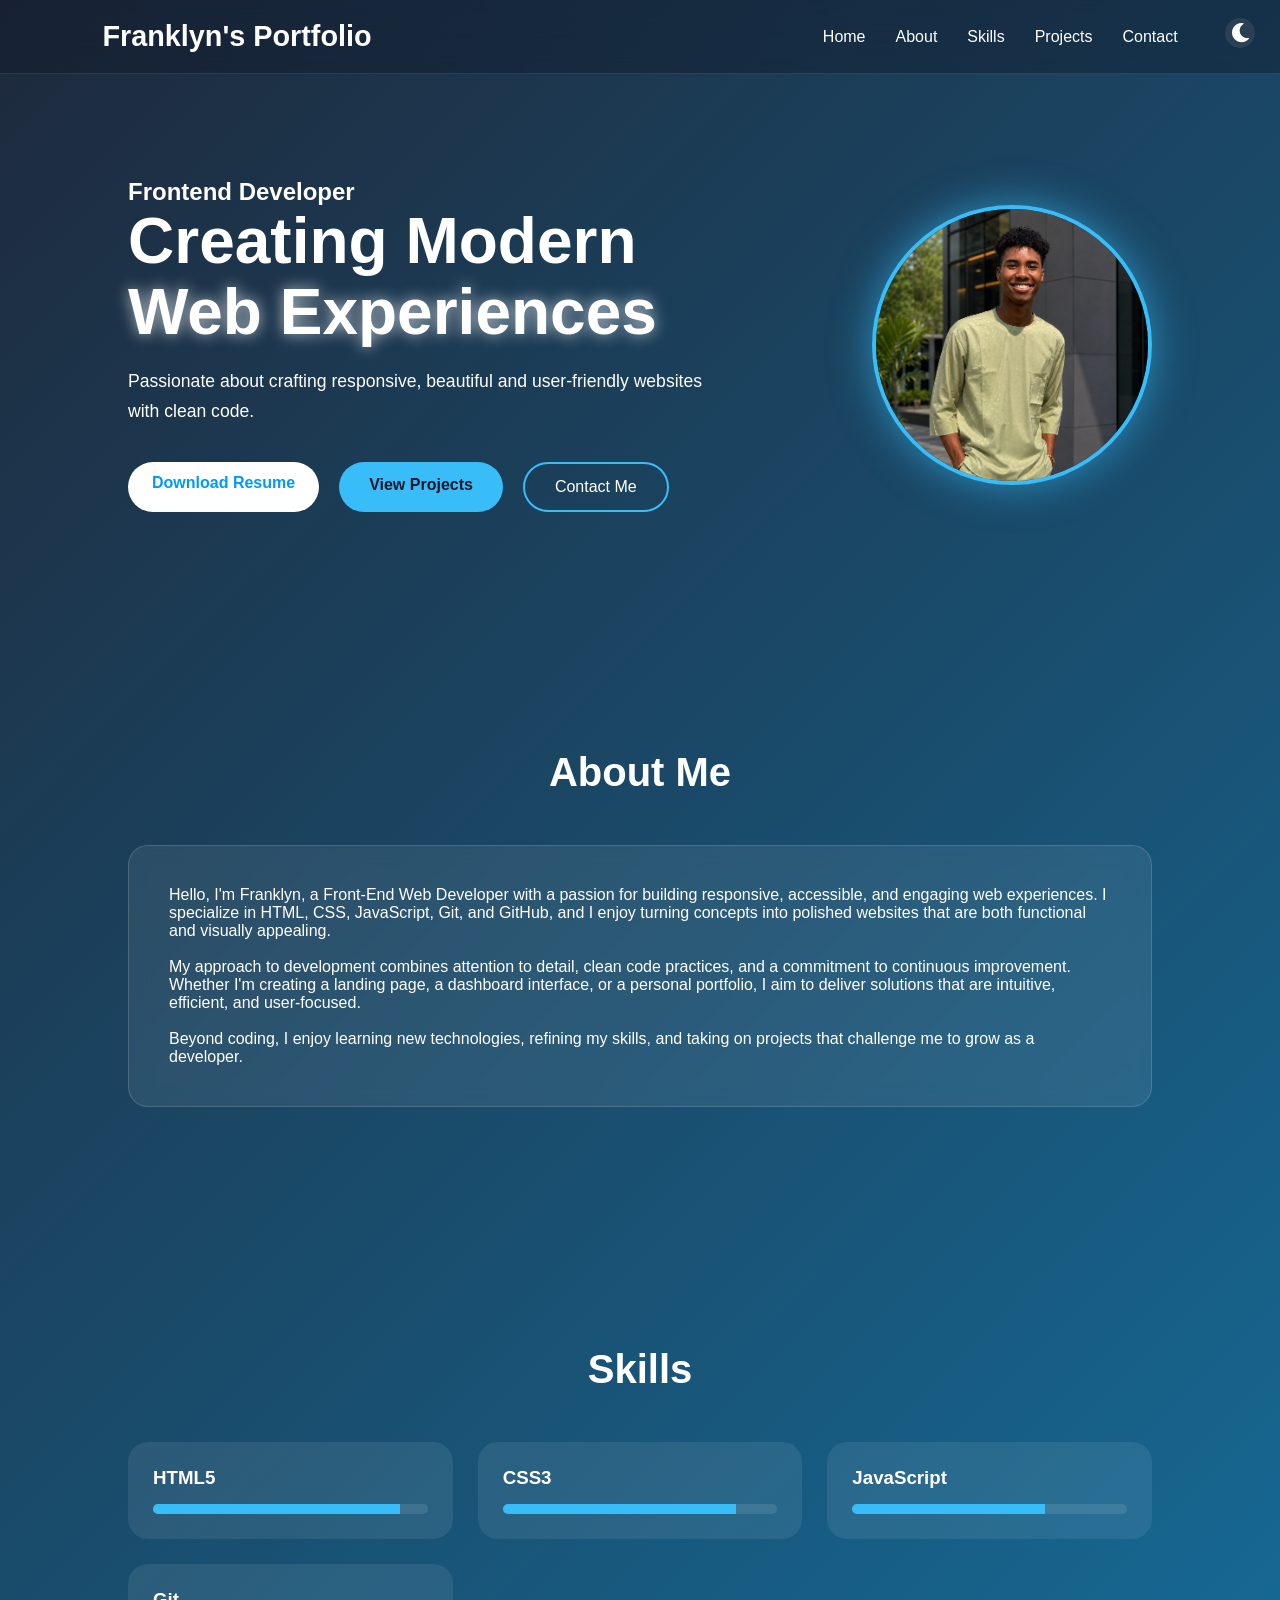
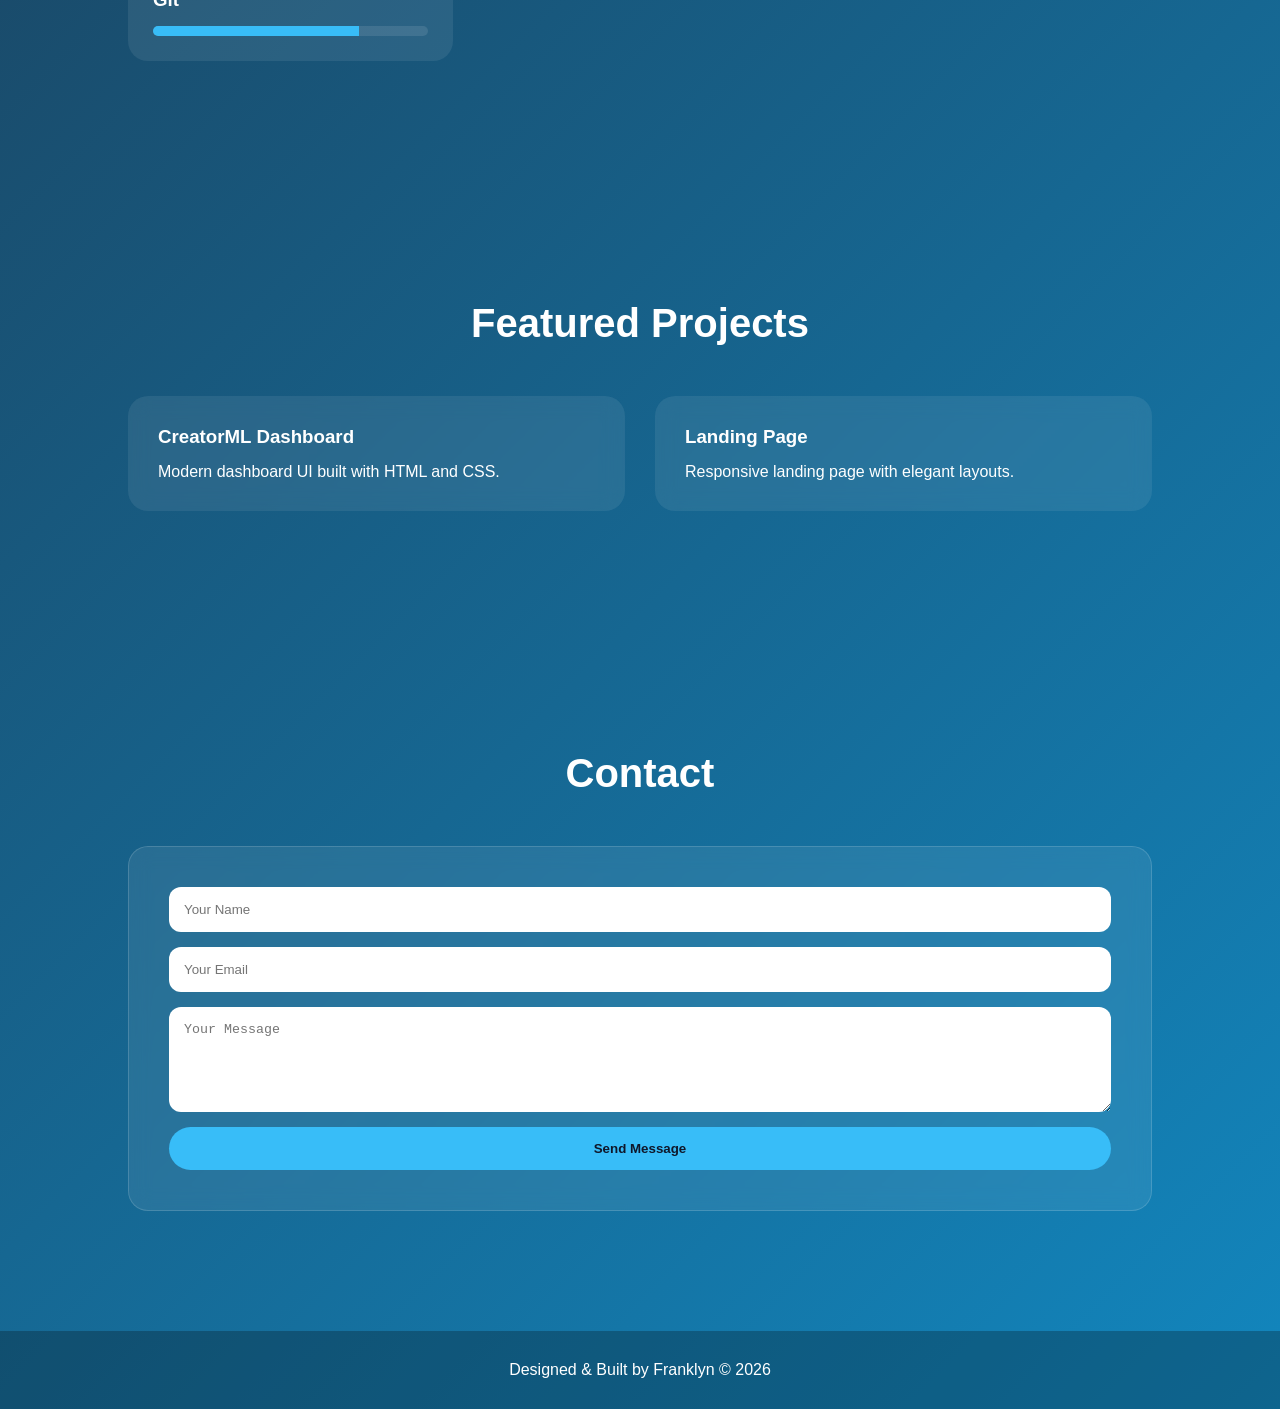
==== index.html @ b8601516 "Add files via upload" ====
<!DOCTYPE html>
<html lang="en">
<head>
    <meta charset="UTF-8">
    <meta name="viewport" content="width=device-width, initial-scale=1.0">
    <title>Franklyn | Portfolio</title>

    <link rel="stylesheet" href="https://cdnjs.cloudflare.com/ajax/libs/font-awesome/5.15.4/css/all.min.css">
    <link rel="stylesheet" href="styles.css">
</head>
<body>

    <header>
        <nav class="navbar">
            <h2 class="logo">Franklyn's Portfolio</h2>

            <ul class="nav-links">
                <li><a href="#hero">Home</a></li>
                <li><a href="#about">About</a></li>
                <li><a href="#skills">Skills</a></li>
                <li><a href="#projects">Projects</a></li>
                <li><a href="#contact">Contact</a></li>
            </ul>

            <button id="theme-toggle" class="theme-btn">
            <i class="fas fa-moon"></i>
            </button>
        </nav>
    </header>

    <section id="hero" class="hero">

        <div class="hero-content">
            <h2>Frontend Developer</h2>

            <h1>
                Creating Modern <span>Web Experiences</span>
            </h1>

            <p class="hero-text">
                Passionate about crafting responsive, beautiful and
                user-friendly websites with clean code.
            </p>

            <div class="hero-buttons">
                <a href="Files/Franklyn_Resume.pdf" class="btn resume-btn" download>Download Resume</a>
                <a href="#projects" class="btn primary">View Projects</a>
                <a href="#contact" class="btn secondary">Contact Me</a>
            </div>
        </div>

        <div class="hero-image">
            <img src="profile.png" alt="Franklyn">
        </div>
    </section>

    <section id="about" class="section">
        <h2>About Me</h2>

        <div class="card">
            <p>
                Hello, I'm Franklyn, a Front-End Web Developer with a passion for building responsive, accessible, and engaging web experiences. I specialize in HTML, CSS, JavaScript, Git, and GitHub, and I enjoy turning concepts into polished websites that are both functional and visually appealing.
            </p>
      
            <br>

            <p>
                My approach to development combines attention to detail, clean code practices, and a commitment to continuous improvement. Whether I'm creating a landing page, a dashboard interface, or a personal portfolio, I aim to deliver solutions that are intuitive, efficient, and user-focused.
            </p>
                
            <br>

            <p>
                Beyond coding, I enjoy learning new technologies, refining my skills, and taking on projects that challenge me to grow as a developer.
            </p>
        </div>
    </section>

    <section id="skills" class="section">
        <h2>Skills</h2>

        <div class="skills-grid">
            <div class="skill-card">
                <h3>HTML5</h3>
                <div class="progress">
                    <div class="bar html"></div>
                </div>
            </div>

            <div class="skill-card">
                <h3>CSS3</h3>
                <div class="progress">
                    <div class="bar css"></div>
                </div>
            </div>

            <div class="skill-card">
                <h3>JavaScript</h3>
                <div class="progress">
                    <div class="bar js"></div>
                </div>
            </div>

            <div class="skill-card">
                <h3>Git</h3>
                <div class="progress">
                    <div class="bar git"></div>
                </div>
            </div>
        </div>
    </section>

    <section id="projects" class="section">
        <h2>Featured Projects</h2>

        <div class="projects-grid">

            <div class="project-card">
                <h3>CreatorML Dashboard</h3>
                <p>
                    Modern dashboard UI built with HTML and CSS.
                </p>
            </div>

            <a href="Projects/layout.html" target="_blank" class="project-link" >
                <div class="project-card">
                    <h3>Landing Page</h3>
                    <p>Responsive landing page with elegant layouts.</p>
                </div>
            </a>

        </div>
    </section>

    <section id="contact" class="section">
        <h2>Contact</h2>

        <div class="card">
            <form action="https://formsubmit.co/franklynokoronkwo104@gmail.com" method="POST">
                <input type="text" name="name" placeholder="Your Name" required>
                <input type="email" name="email" placeholder="Your Email" required>
                <textarea rows="5" name="message" row="5" placeholder="Your Message" required></textarea>
                <button type="submit" class="btn primary">
                    Send Message
                </button>
                <input type="hidden" name="_captcha" value="false">
                <input type="hidden" name="_next" value="https://fizzmedia.github.io/Franklyns-portfolio/">
            </form>
        </div>
    </section>

    <footer>
        <p>Designed & Built by Franklyn © 2026</p>
    </footer>
    
    <script>

    const button = document.getElementById("theme-toggle");

    button.addEventListener("click", () => {
        document.body.classList.toggle("dark-mode");
    });

    </script>

</body>
</html>
---- styles.css ----
*{
    margin:0;
    padding:0;
    box-sizing:border-box;
}

html{
    scroll-behavior:smooth;
}

body{
    font-family:Segoe UI, sans-serif;
    color:white;
    overflow-x: hidden;
    background:linear-gradient(
        -45deg,
        #0f172a,
        #1e293b,
        #0ea5e9,
        #1e293b
    );
    background-size:400% 400%;
    animation:gradientMove 15s ease infinite;
}

@keyframes gradientMove{
    0%{
        background-position:0% 50%;
    }

    50%{
        background-position:100% 50%;
    }

    100%{
        background-position:0% 50%;
    }
}

.navbar{
    position:fixed;
    width:100%;
    top:0;
    z-index:100;
    display:flex;
    justify-content:space-between;
    align-items:center;
    padding:20px 8%;
    backdrop-filter:blur(20px);
    background:rgba(15,23,42,.4);
    border-bottom: 1px solid rgba(255, 255, 255, .1);
}

.logo{
    font-size:1.8rem;
    font-weight:bold;
}

.nav-links{
    display:flex;
    align-items: center;
    list-style:none;
    gap:30px;
}

.nav-links a{
    text-decoration:none;
    color:white;
    transition:.3s;
}

.nav-links a:hover{
    color:#38bdf8;
}

.hero{
    min-height:70vh;
    display:flex;
    justify-content:space-between;
    align-items:center;
    gap: 4rem;
    padding: 120px 10% 60px;
}

.hero-content{
    flex: 1;
    max-width:600px;
    animation:fadeUp 1.2s ease;
}

.tag{
    color:#38bdf8;
    letter-spacing:2px;
    text-transform:uppercase;
    margin-bottom:10px;
}

.hero h1{
    font-size: clamp(2.5rem, 5vw, 4.5rem);
    margin-bottom:20px;
    line-height: 1.1;
}

.hero h1 span{
    color:#ffffff;
    text-shadow: 0 0 15px rgba(255, 255, 255, 0.7);
}

.hero-text{
    font-size:1.1rem;
    line-height:1.7;
    margin-top: 10px;
}

.hero-buttons{
    margin-top:35px;
    display:flex;
    gap:20px;
}

.btn{
    padding:14px 30px;
    border-radius:30px;
    text-decoration:none;
    transition:.4s;
    cursor:pointer;
    border:none;
}

.primary{
    background:#38bdf8;
    color:#0f172a;
    font-weight:bold;
}

.primary:hover{
    transform:translateY(-5px);
    box-shadow:0 0 25px #38bdf8;
}

.secondary{
    border:2px solid #38bdf8;
    color:white;
}

.secondary:hover{
    background:#38bdf8;
    color:#0f172a;
}

.section{
    padding:120px 10%;
}

.section h2{
    text-align:center;
    font-size:2.5rem;
    margin-bottom:50px;
}

.hero-image{
    flex-shrink: 0;
    display: flex;
    justify-content: center;
    align-items: center;
}

.hero-image img{
    width: min(280px, 30vw);
    aspect-ratio: 1;
    object-fit: cover;
    border-radius: 50%;
    border: 4px solid #38bdf8;
    box-shadow: 0 0 40px rgba(56, 189, 248, .6);
    animation: float 4s ease-in-out infinite;
}

@keyframes float{
    0%{
        transform:translateY(0);
    }
    50%{
        transform:translateY(-15px)
    }
    100%{
        transform:translateY(0)
    }
}

.card{
    background:rgba(255,255,255,.08);
    backdrop-filter:blur(10px);
    padding:40px;
    border-radius:20px;
    border:1px solid rgba(255,255,255,.15);
}

.skills-grid{
    display:grid;
    grid-template-columns:repeat(auto-fit,minmax(250px,1fr));
    gap:25px;
}

.skill-card{
    background:rgba(255,255,255,.08);
    padding:25px;
    border-radius:20px;
    transition:.4s;
}

.skill-card:hover{
    transform:translateY(-10px);
}

.progress{
    width:100%;
    height:10px;
    background:rgba(255,255,255,.1);
    margin-top:15px;
    border-radius:20px;
    overflow:hidden;
}

.bar{
    height:100%;
    background:#38bdf8;
    animation:load 2s ease;
}

.html{
    width:90%;
}

.css{
    width:85%;
}

.js{
    width:70%;
}

.git{
    width:75%;
}

.projects-grid{
    display:grid;
    grid-template-columns:repeat(auto-fit,minmax(280px,1fr));
    gap:30px;
}

.project-card{
    background:rgba(255,255,255,.08);
    backdrop-filter:blur(10px);
    padding:30px;
    border-radius:20px;
    transition:.4s;
    text-decoration:none;
}

.project-card:hover {
    transform:translateY(-12px);
    background: white;
    color: #0f172a;
    box-shadow: 0 0 25px rgba(56, 189, 248, 0.8);
}

.project-link {
    text-decoration: none;
    color: white;
}

.project-card h3{
    margin-bottom:15px;
}

form{
    display:flex;
    flex-direction:column;
    gap:15px;
}

input,
textarea{
    padding:15px;
    border:none;
    border-radius:12px;
    outline:none;
}

footer{
    text-align:center;
    padding:30px;
    background:rgba(0,0,0,.25);
}

@keyframes fadeUp{
    from{
        opacity:0;
        transform:translateY(50px);
    }

    to{
        opacity:1;
        transform:translateY(0);
    }
}

@keyframes load{
    from{
        width:0;
    }
}

@media(max-width:768px){

    .navbar{
        flex-direction:column;
        gap:15px;
    }

    .nav-links{
        flex-wrap:wrap;
        justify-content:center;
    }

    .hero{
        flex-direction: column-reverse;
        text-align: center;
        padding: 140px 8% 60px;
        gap: 2rem;
    }

    .hero h1{
        font-size:2.5rem;
    }

    .hero-buttons{
        flex-direction:column;
        align-items:center;
    }

    .hero-image img{
        width: 200px;
    }
}

.resume-btn {
    display: inline-block;
    padding: 12px 24px;
    background: #ffffff;
    color: #0099ff;
    border-radius: 30px;
    text-decoration: none;
    font-weight: bold;
    transition: 0.3s;
}

.resume-btn:hover {
    transform: translateY(-3px);
}

.theme-btn {
    position: fixed;
    bottom: 25px;
    right: 25px;
    width: 30px;
    height: 30px;
    border: none;
    border-radius: 50px;
    background: rgba(255,255,255,0.1);
    backdrop-filter: blur(10px);
    color: white;
    font-size: 1.2rem;
    cursor: pointer;
    transition: all 0.3s ease;

    display: flex;
    justify-content: center;
    align-items: center;
}

.theme-btn:hover {
    transform: translateY(-3px);
    background: rgba(255,255,255,0.2);
}

.dark-mode {
    background: #111;
    color: white;
}

.dark-mode .card,
.dark-mode .project-card {
    background: #222;
}
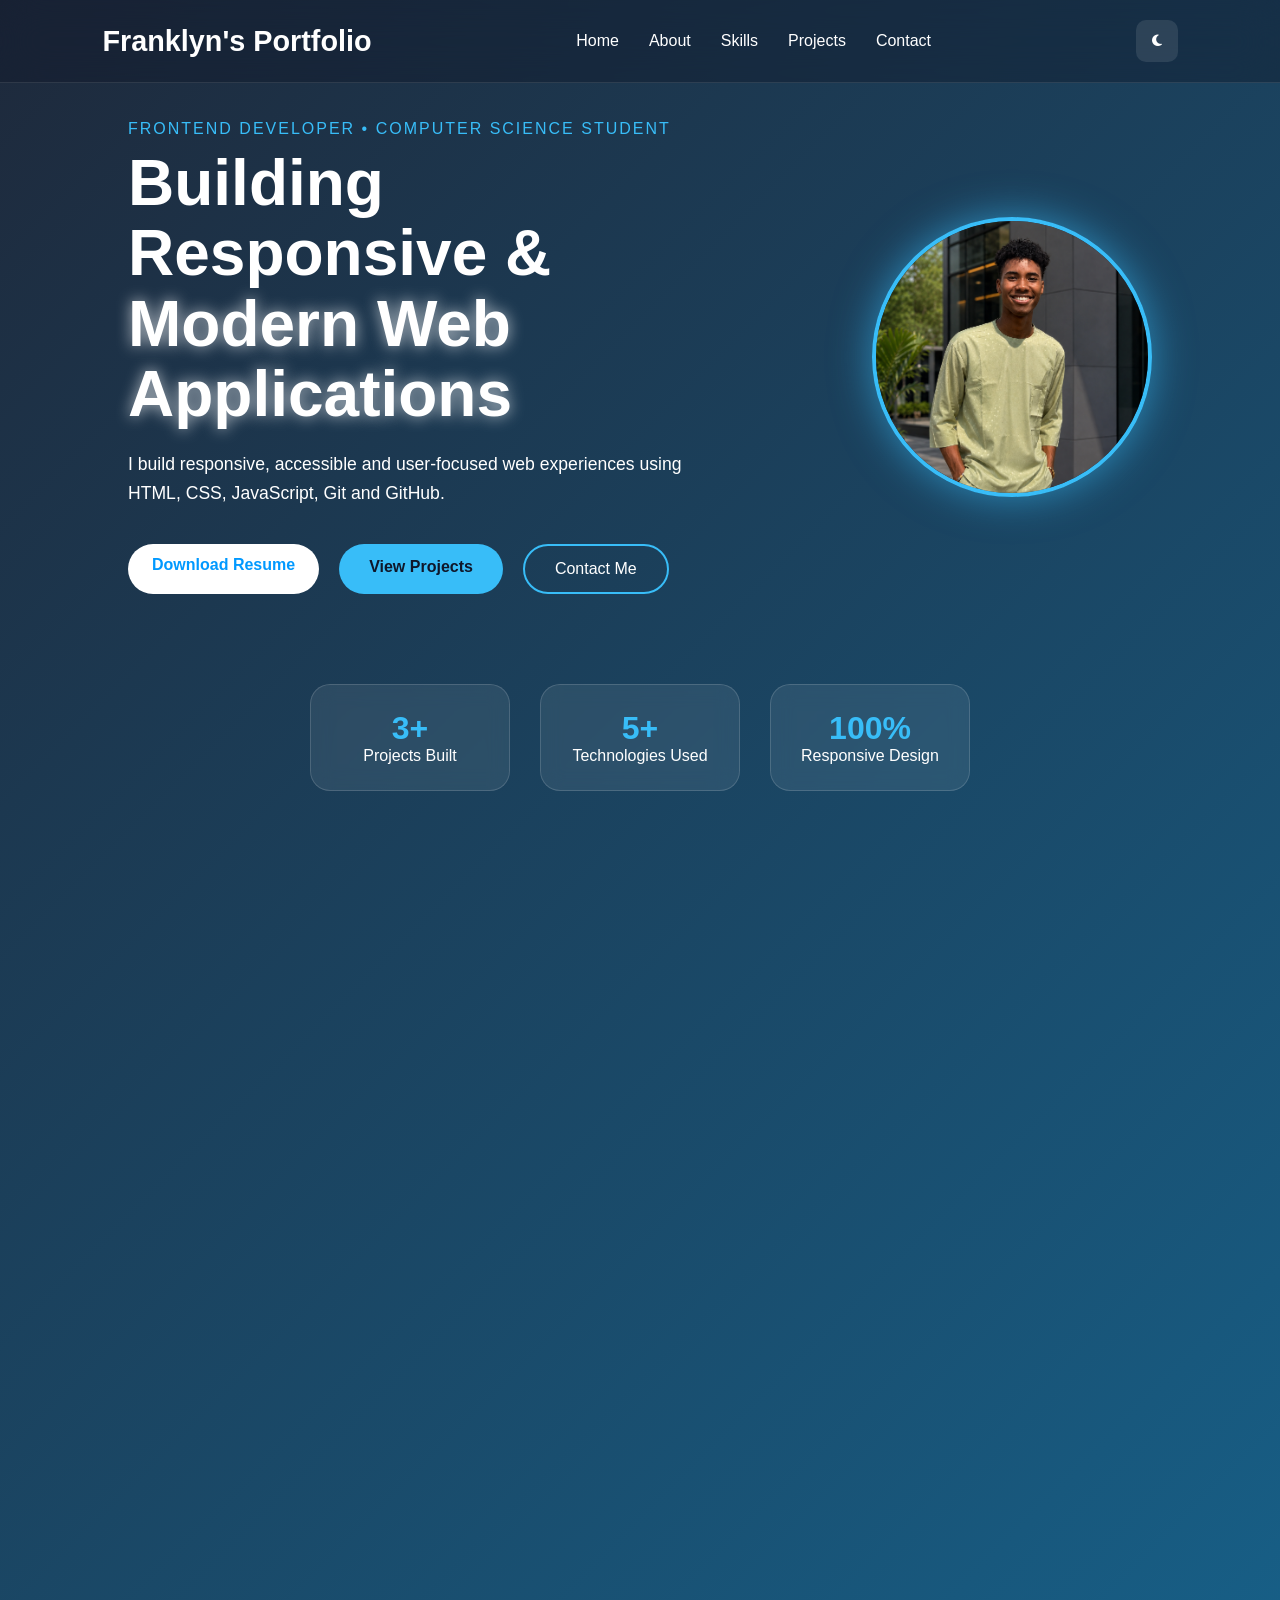
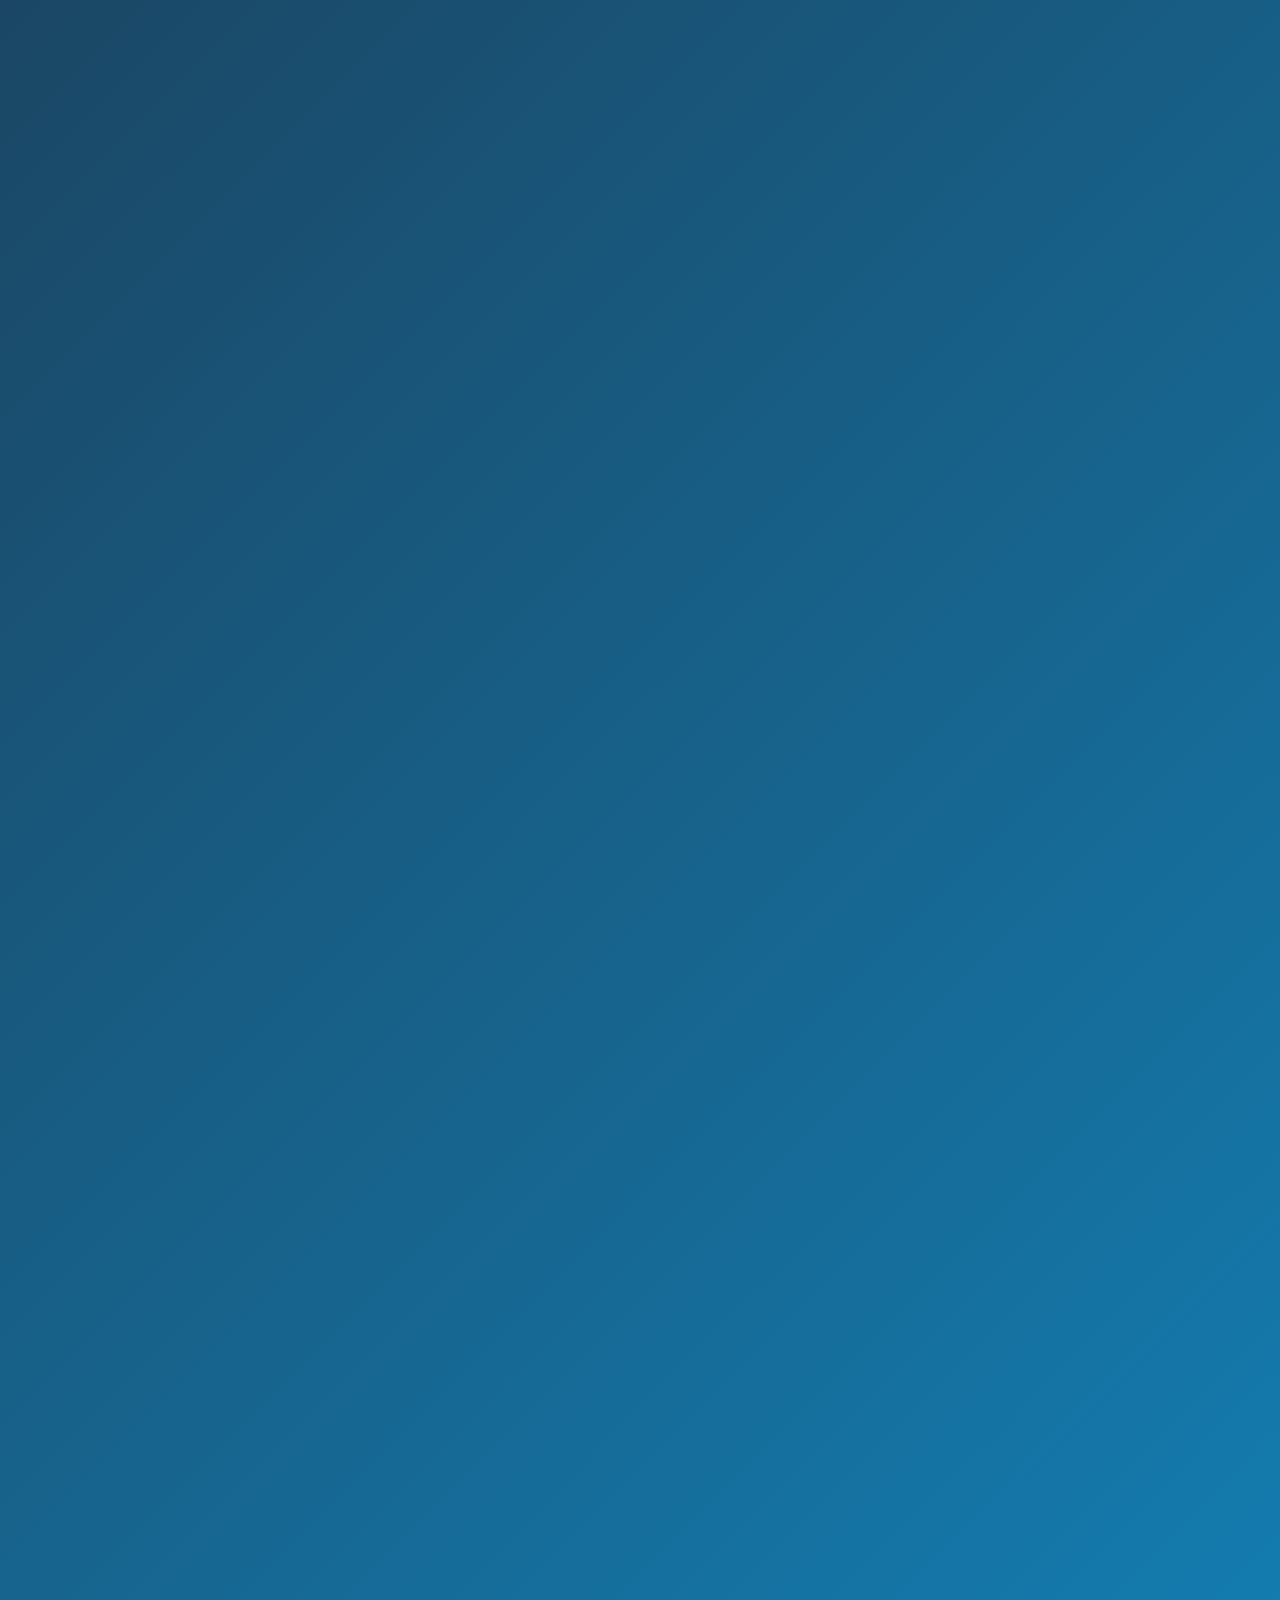
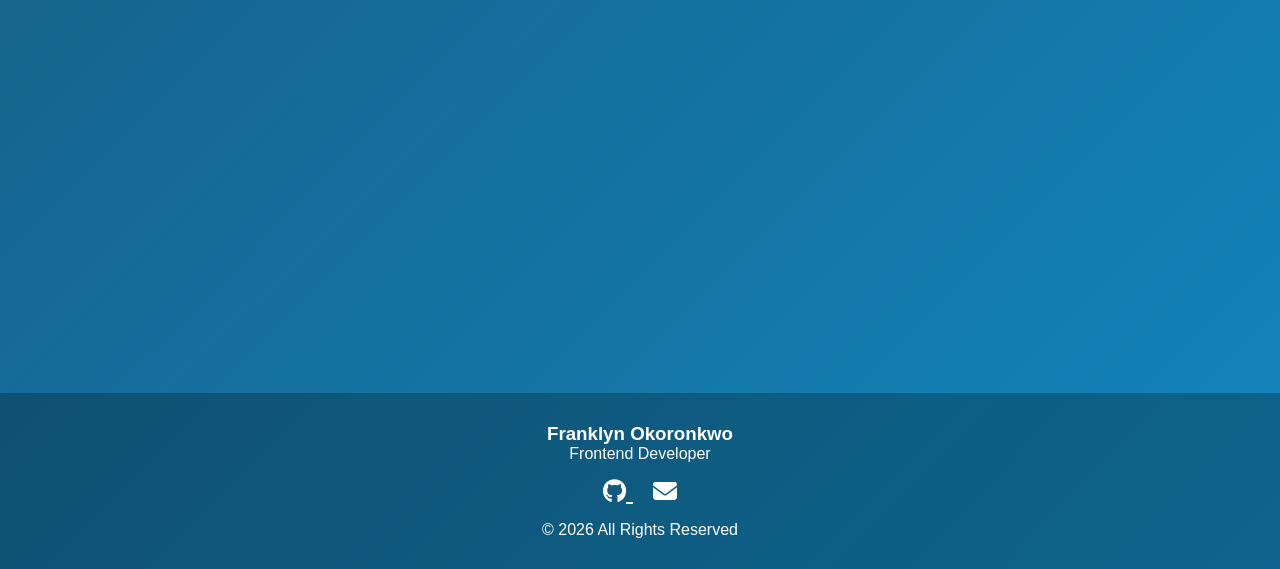
==== commit 4985934c: "Add files via upload" ====
--- a/index.html
+++ b/index.html
@@ -4,9 +4,10 @@
     <meta charset="UTF-8">
     <meta name="viewport" content="width=device-width, initial-scale=1.0">
     <title>Franklyn | Portfolio</title>
-
+    
     <link rel="stylesheet" href="https://cdnjs.cloudflare.com/ajax/libs/font-awesome/5.15.4/css/all.min.css">
     <link rel="stylesheet" href="styles.css">
+    <link rel="stylesheet" href="https://cdnjs.cloudflare.com/ajax/libs/font-awesome/6.5.1/css/all.min.css">
 </head>
 <body>
 
@@ -31,15 +32,18 @@
     <section id="hero" class="hero">
 
         <div class="hero-content">
-            <h2>Frontend Developer</h2>
+            <p class="tag">
+               Frontend Developer • Computer Science Student
+            </p>
 
             <h1>
-                Creating Modern <span>Web Experiences</span>
+                Building Responsive &
+                <span>Modern Web Applications</span>
             </h1>
 
             <p class="hero-text">
-                Passionate about crafting responsive, beautiful and
-                user-friendly websites with clean code.
+                I build responsive, accessible and user-focused web
+                experiences using HTML, CSS, JavaScript, Git and GitHub.
             </p>
 
             <div class="hero-buttons">
@@ -54,7 +58,26 @@
         </div>
     </section>
 
-    <section id="about" class="section">
+    <section class="stats">
+
+        <div class="stat-card">
+            <h3>3+</h3>
+            <p>Projects Built</p>
+        </div>
+
+        <div class="stat-card">
+            <h3>5+</h3>
+            <p>Technologies Used</p>
+        </div>
+
+        <div class="stat-card">
+            <h3>100%</h3>
+            <p>Responsive Design</p>
+        </div>
+
+    </section>
+
+    <section id="about" class="section reveal">
         <h2>About Me</h2>
 
         <div class="card">
@@ -76,7 +99,7 @@
         </div>
     </section>
 
-    <section id="skills" class="section">
+    <section id="skills" class="section reveal">
         <h2>Skills</h2>
 
         <div class="skills-grid">
@@ -110,7 +133,21 @@
         </div>
     </section>
 
-    <section id="projects" class="section">
+    <section class="section reveal">
+        <h2>Professional Development</h2>
+            
+            <p>
+                I am a front-end developer focused on building responsive,
+                accessible, and user-friendly web experiences. My development journey began in 2026, and since then I have been continuously improving my skills in HTML, CSS, JavaScript, Git, GitHub,
+                and responsive web design through hands-on projects and practical application.
+            </p>
+            
+        <div class="card">
+           
+        </div>
+    </section>
+
+    <section id="projects" class="section reveal">
         <h2>Featured Projects</h2>
 
         <div class="projects-grid">
@@ -132,7 +169,7 @@
         </div>
     </section>
 
-    <section id="contact" class="section">
+    <section id="contact" class="section reveal">
         <h2>Contact</h2>
 
         <div class="card">
@@ -150,7 +187,25 @@
     </section>
 
     <footer>
-        <p>Designed & Built by Franklyn © 2026</p>
+        
+        <h3>Franklyn Okoronkwo</h3>
+
+        <p>Frontend Developer</p>
+
+        <div class="footer-socials">
+
+            <a href="https://github.com/Fizzmedia">
+            <i class="fab fa-github"></i>
+            </a>
+
+            <a href="mailto:franklynokoronkwo104@gmail.com">
+            <i class="fas fa-envelope"></i>
+            </a>
+
+        </div>
+
+        <p>© 2026 All Rights Reserved</p>
+
     </footer>
     
     <script>
--- a/styles.css
+++ b/styles.css
@@ -127,6 +127,34 @@
     border:none;
 }
 
+.stats{
+    display:flex;
+    justify-content:center;
+    gap:30px;
+    flex-wrap:wrap;
+    padding:30px 10%;
+}
+
+.stat-card{
+    background:rgba(255,255,255,.08);
+    backdrop-filter:blur(10px);
+    border:1px solid rgba(255,255,255,.15);
+    padding:25px;
+    border-radius:20px;
+    min-width:200px;
+    text-align:center;
+    transition:.3s;
+}
+
+.stat-card:hover{
+    transform:translateY(-10px);
+}
+
+.stat-card h3{
+    color:#38bdf8;
+    font-size:2rem;
+}
+
 .primary{
     background:#38bdf8;
     color:#0f172a;
@@ -292,6 +320,21 @@
     text-align:center;
     padding:30px;
     background:rgba(0,0,0,.25);
+}
+
+.footer-socials{
+    margin:15px 0;
+}
+
+.footer-socials a{
+    color:white;
+    font-size:1.5rem;
+    margin:0 10px;
+    transition:.3s;
+}
+
+.footer-socials a:hover{
+    color:#38bdf8;
 }
 
 @keyframes fadeUp{
@@ -360,30 +403,27 @@
     transform: translateY(-3px);
 }
 
-.theme-btn {
-    position: fixed;
-    bottom: 25px;
-    right: 25px;
-    width: 30px;
-    height: 30px;
-    border: none;
-    border-radius: 50px;
-    background: rgba(255,255,255,0.1);
-    backdrop-filter: blur(10px);
-    color: white;
-    font-size: 1.2rem;
-    cursor: pointer;
-    transition: all 0.3s ease;
-
-    display: flex;
-    justify-content: center;
-    align-items: center;
-}
-
-.theme-btn:hover {
-    transform: translateY(-3px);
-    background: rgba(255,255,255,0.2);
-}
+.theme-btn{
+    width:42px;
+    height:42px;
+    border:none;
+    border-radius:10px;
+    background:rgba(255,255,255,.1);
+    color:white;
+    cursor:pointer;
+
+    display:flex;
+    justify-content:center;
+    align-items:center;
+
+    transition:.3s ease;
+}
+
+.theme-btn:hover{
+    background:rgba(255,255,255,.2);
+    transform:translateY(-2px);
+}
+
 
 .dark-mode {
     background: #111;
@@ -393,4 +433,15 @@
 .dark-mode .card,
 .dark-mode .project-card {
     background: #222;
+}
+
+.reveal {
+    opacity: 0;
+    transform: translateY(50px);
+    transition: all 1s ease;
+}
+
+.reveal.active {
+    opacity: 1;
+    transform: translateY(0);
 }
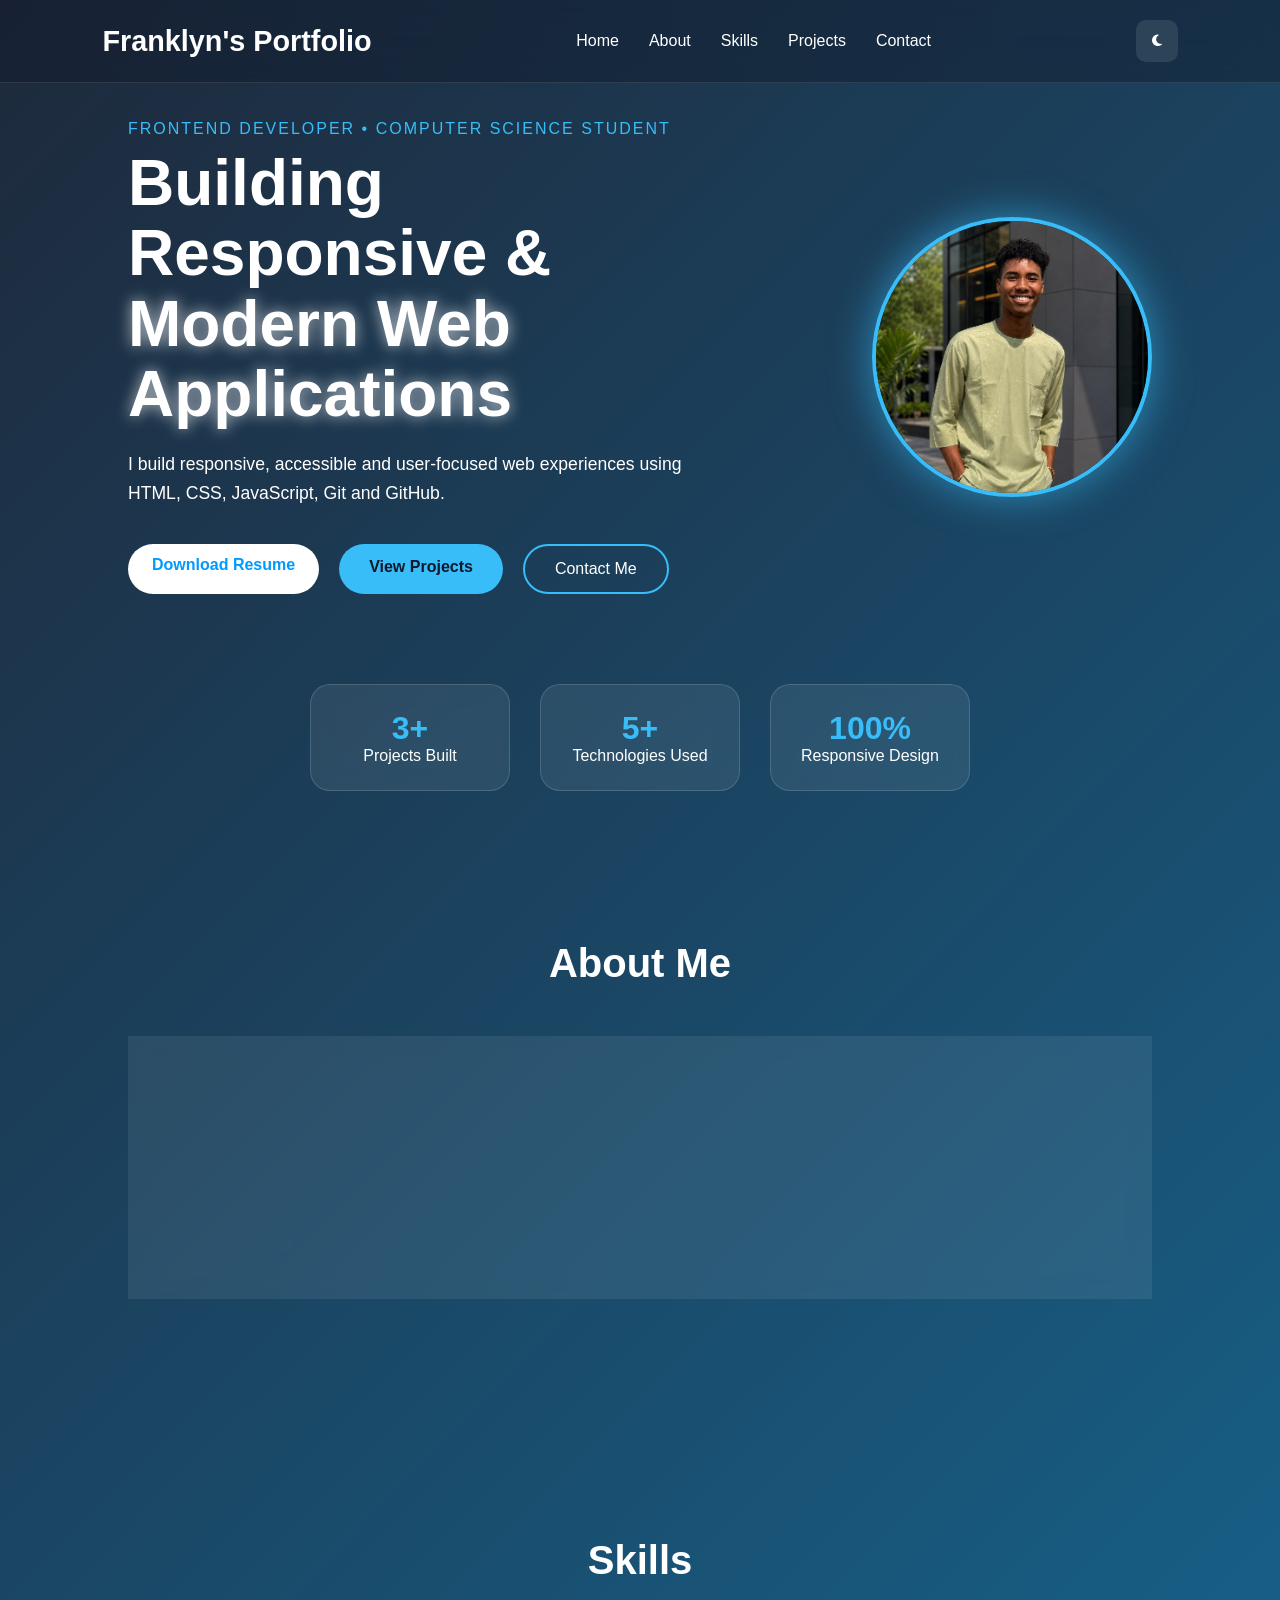
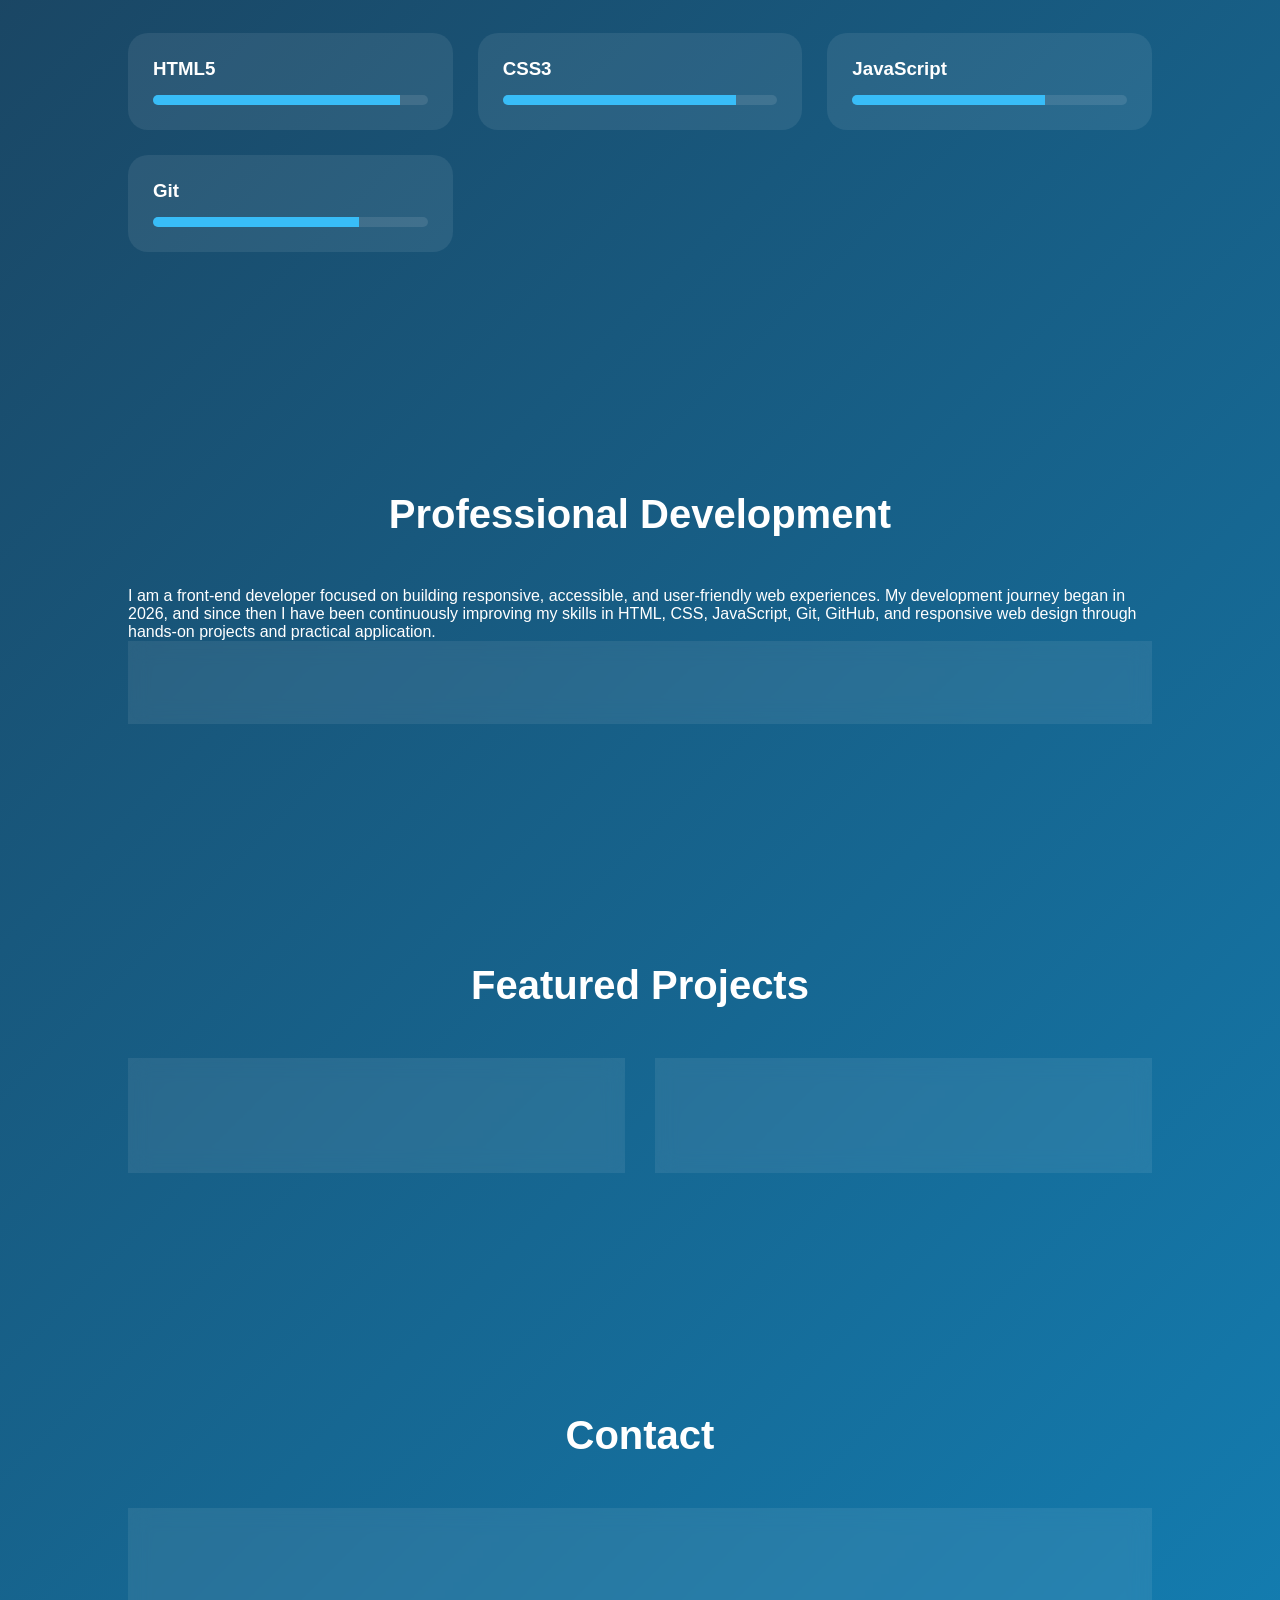
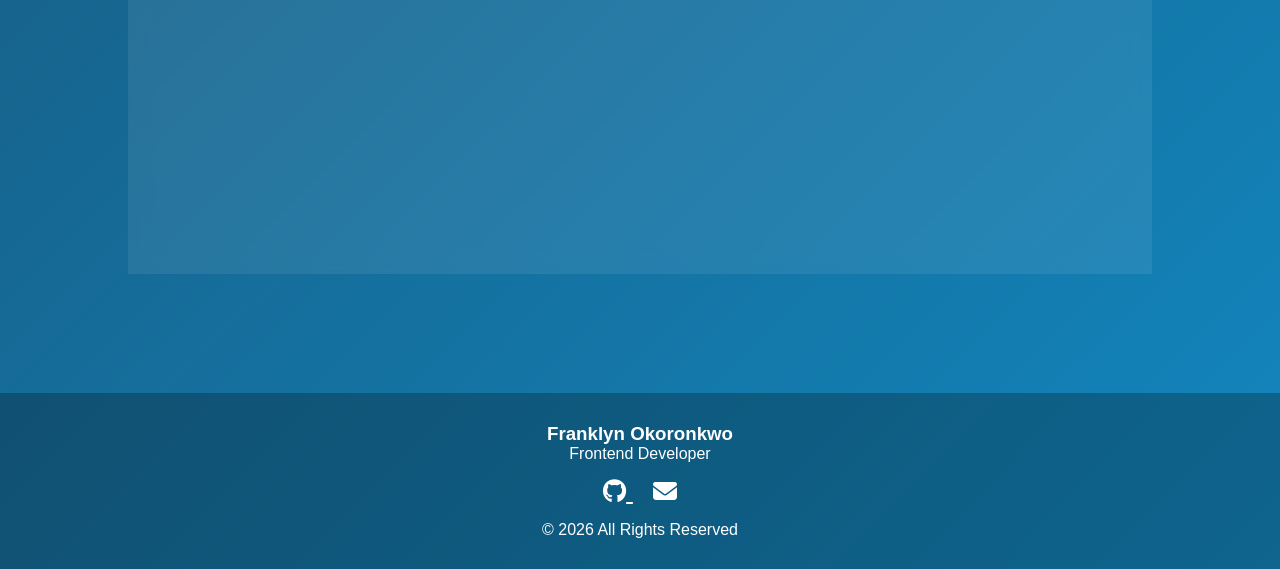
==== commit 83a10426: "Add files via upload" ====
--- a/index.html
+++ b/index.html
@@ -77,7 +77,7 @@
 
     </section>
 
-    <section id="about" class="section reveal">
+    <section id="about" class="section">
         <h2>About Me</h2>
 
         <div class="card">
@@ -99,7 +99,7 @@
         </div>
     </section>
 
-    <section id="skills" class="section reveal">
+    <section id="skills" class="section">
         <h2>Skills</h2>
 
         <div class="skills-grid">
@@ -133,7 +133,7 @@
         </div>
     </section>
 
-    <section class="section reveal">
+    <section class="section">
         <h2>Professional Development</h2>
             
             <p>
@@ -147,7 +147,7 @@
         </div>
     </section>
 
-    <section id="projects" class="section reveal">
+    <section id="projects" class="section">
         <h2>Featured Projects</h2>
 
         <div class="projects-grid">
@@ -169,7 +169,7 @@
         </div>
     </section>
 
-    <section id="contact" class="section reveal">
+    <section id="contact" class="section">
         <h2>Contact</h2>
 
         <div class="card">
--- a/styles.css
+++ b/styles.css
@@ -435,13 +435,3 @@
     background: #222;
 }
 
-.reveal {
-    opacity: 0;
-    transform: translateY(50px);
-    transition: all 1s ease;
-}
-
-.reveal.active {
-    opacity: 1;
-    transform: translateY(0);
-}
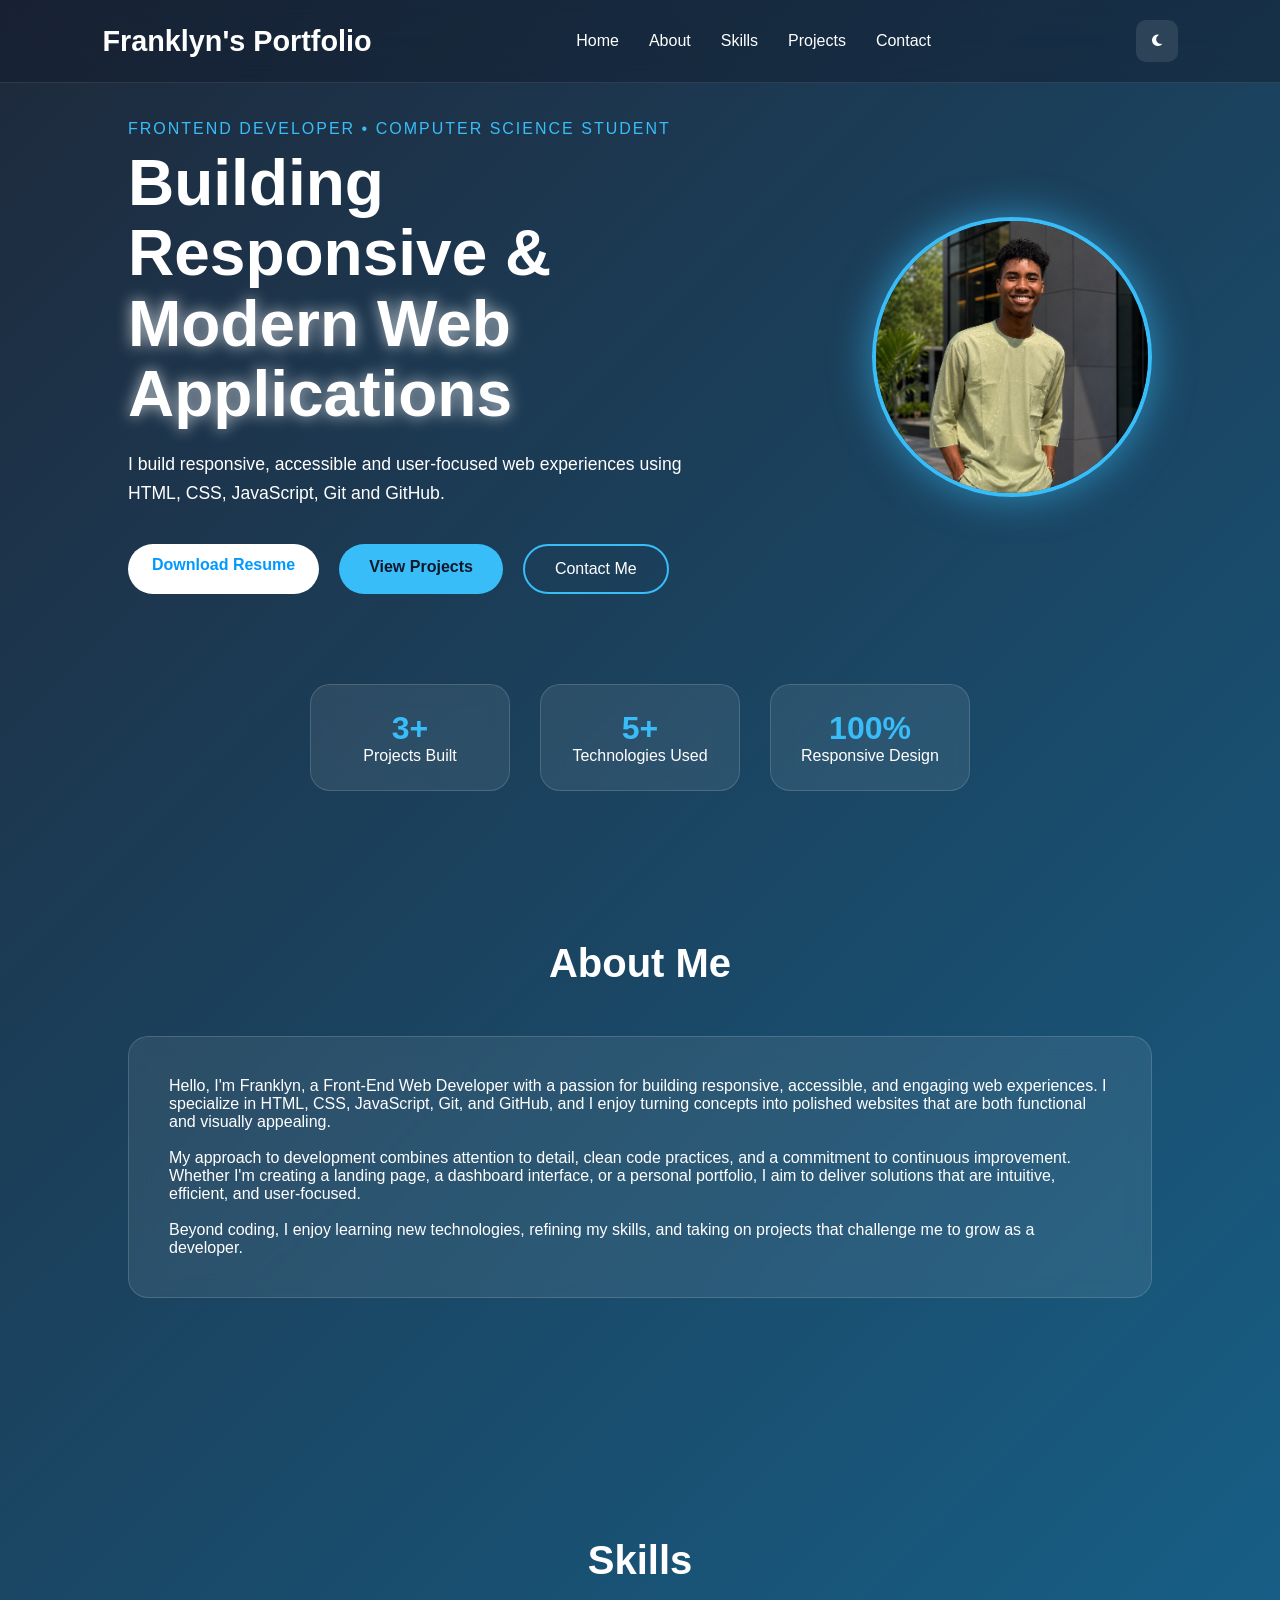
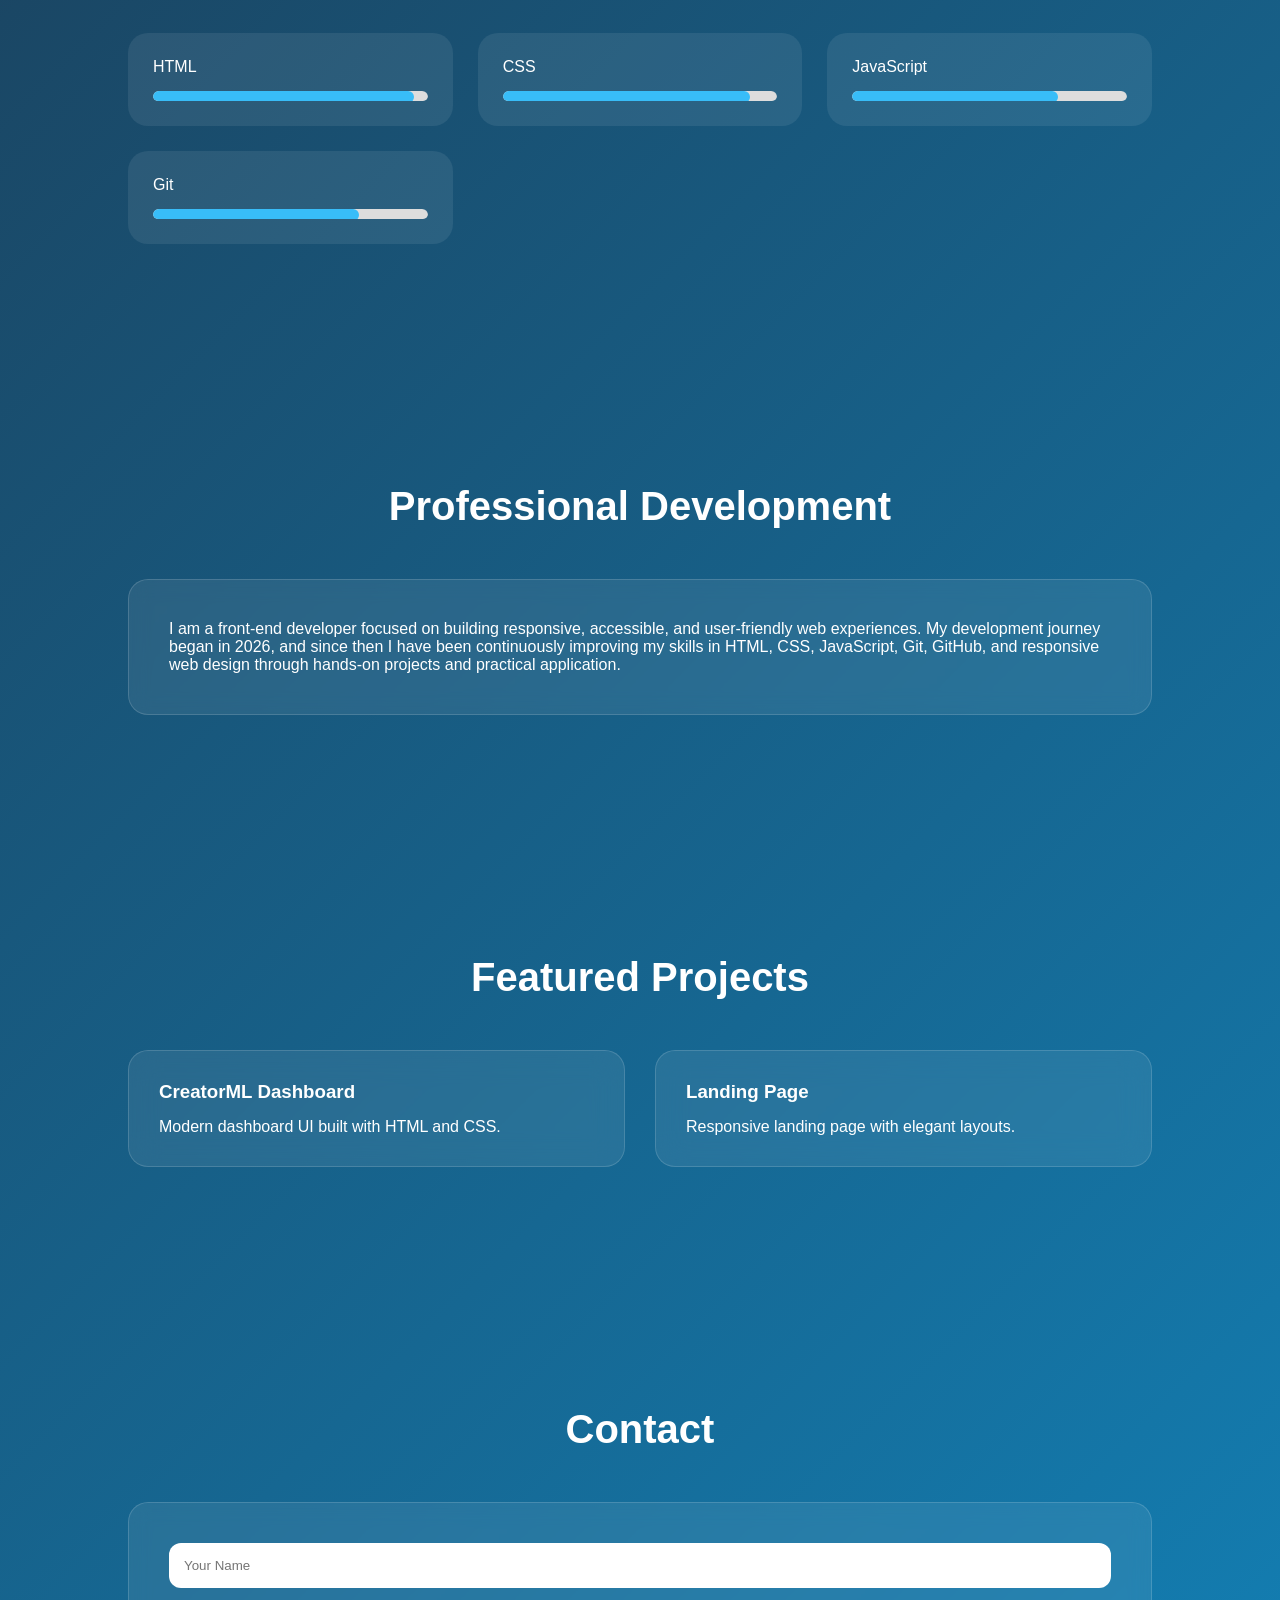
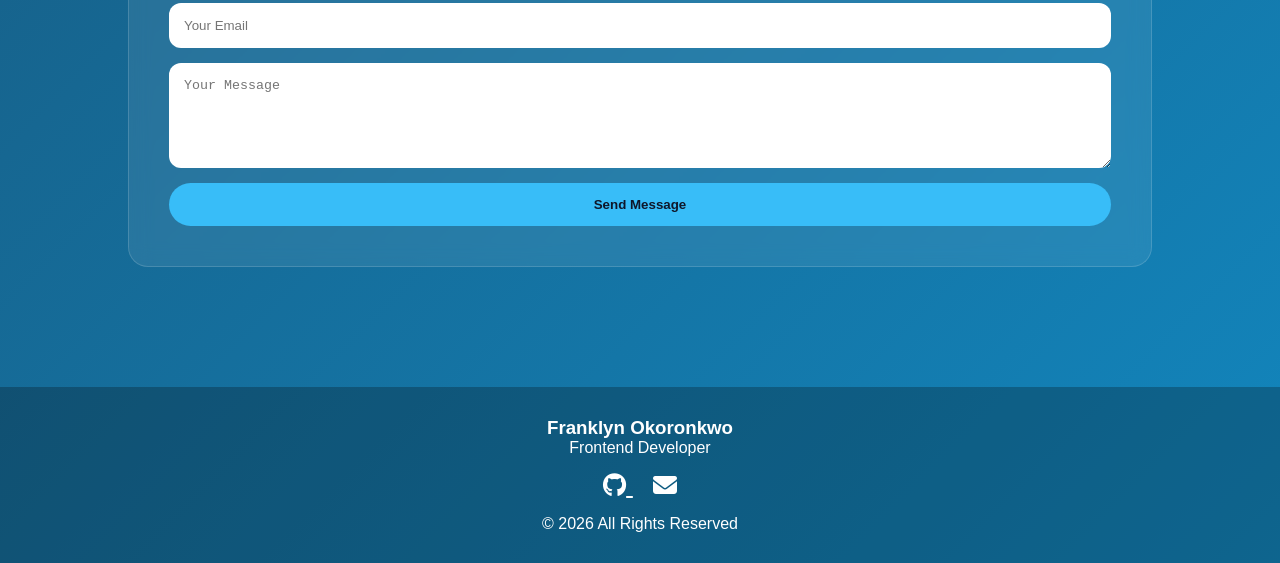
==== commit 2d6a49d1: "Add files via upload" ====
--- a/index.html
+++ b/index.html
@@ -11,6 +11,14 @@
 </head>
 <body>
 
+    <div id="loader" class="loader">
+        <div class="loader-content">
+            <h1>FRANKLYN</h1>
+            <p>Building Digital Experiences</p>
+        </div>
+
+    </div>
+
     <header>
         <nav class="navbar">
             <h2 class="logo">Franklyn's Portfolio</h2>
@@ -56,7 +64,9 @@
         <div class="hero-image">
             <img src="profile.png" alt="Franklyn">
         </div>
-    </section>
+        
+    </section>
+
 
     <section class="stats">
 
@@ -77,7 +87,7 @@
 
     </section>
 
-    <section id="about" class="section">
+    <section id="about" class="section reveal">
         <h2>About Me</h2>
 
         <div class="card">
@@ -99,60 +109,58 @@
         </div>
     </section>
 
-    <section id="skills" class="section">
+    <section id="skills" class="section reveal">
         <h2>Skills</h2>
 
         <div class="skills-grid">
             <div class="skill-card">
-                <h3>HTML5</h3>
-                <div class="progress">
-                    <div class="bar html"></div>
-                </div>
-            </div>
-
-            <div class="skill-card">
-                <h3>CSS3</h3>
-                <div class="progress">
-                    <div class="bar css"></div>
-                </div>
-            </div>
-
-            <div class="skill-card">
-                <h3>JavaScript</h3>
-                <div class="progress">
-                    <div class="bar js"></div>
-                </div>
-            </div>
-
-            <div class="skill-card">
-                <h3>Git</h3>
-                <div class="progress">
-                    <div class="bar git"></div>
-                </div>
-            </div>
-        </div>
-    </section>
-
-    <section class="section">
+                <span>HTML</span>
+                <div class="progress">
+                    <div class="bar"><div class="fill html"></div></div>
+                </div>
+            </div>
+
+            <div class="skill-card">
+                <span>CSS</span>
+                <div class="progress">
+                    <div class="bar"><div class="fill css"></div></div>
+                </div>
+            </div>
+
+            <div class="skill-card">
+                <span>JavaScript</span>
+                <div class="progress">
+                    <div class="bar"><div class="fill js"></div></div>
+                </div>
+            </div>
+
+            <div class="skill-card">
+                <span>Git</span>
+                <div class="progress">
+                    <div class="bar"><div class="fill git"></div></div>
+                </div>
+            </div>
+        </div>
+    </section>
+
+    <section class="section reveal">
         <h2>Professional Development</h2>
             
-            <p>
+        <div class="card">
+           <p>
                 I am a front-end developer focused on building responsive,
                 accessible, and user-friendly web experiences. My development journey began in 2026, and since then I have been continuously improving my skills in HTML, CSS, JavaScript, Git, GitHub,
                 and responsive web design through hands-on projects and practical application.
             </p>
-            
-        <div class="card">
-           
-        </div>
-    </section>
-
-    <section id="projects" class="section">
+        </div>
+    </section>
+
+    <section id="projects" class="section reveal">
         <h2>Featured Projects</h2>
 
         <div class="projects-grid">
 
-            <div class="project-card">
+            <div class="project-card glass">
                 <h3>CreatorML Dashboard</h3>
                 <p>
                     Modern dashboard UI built with HTML and CSS.
@@ -160,7 +168,7 @@
             </div>
 
             <a href="Projects/layout.html" target="_blank" class="project-link" >
-                <div class="project-card">
+                <div class="project-card glass">
                     <h3>Landing Page</h3>
                     <p>Responsive landing page with elegant layouts.</p>
                 </div>
@@ -169,7 +177,7 @@
         </div>
     </section>
 
-    <section id="contact" class="section">
+    <section id="contact" class="section reveal">
         <h2>Contact</h2>
 
         <div class="card">
@@ -208,15 +216,7 @@
 
     </footer>
     
-    <script>
-
-    const button = document.getElementById("theme-toggle");
-
-    button.addEventListener("click", () => {
-        document.body.classList.toggle("dark-mode");
-    });
-
-    </script>
+    <script src="script.js"></script>
 
 </body>
 </html>
--- a/styles.css
+++ b/styles.css
@@ -64,6 +64,7 @@
 }
 
 .nav-links a{
+    position: relative;
     text-decoration:none;
     color:white;
     transition:.3s;
@@ -72,6 +73,23 @@
 .nav-links a:hover{
     color:#38bdf8;
 }
+
+.nav-links a::after {
+    content: "";
+    position: absolute;
+    left: 0;
+    bottom: -8px;
+    width: 0;
+    height: 2px;
+    background: #38bdf8;
+    transition: 0.3s;
+}
+
+.nav-links a:hover::after {
+    width: 100%;
+}
+
+
 
 .hero{
     min-height:70vh;
@@ -250,25 +268,35 @@
 }
 
 .bar{
-    height:100%;
-    background:#38bdf8;
-    animation:load 2s ease;
+    width: 100%;
+    height: 12px;
+    background:#ddd;
+    border-radius: 50px;
+}
+
+.fill {
+    height: 100%;
+    border-radius: 50px;
 }
 
 .html{
+    width:95%;
+    background: #38bdf8;
+}
+
+.css{
     width:90%;
-}
-
-.css{
-    width:85%;
+    background: #38bdf8;
 }
 
 .js{
-    width:70%;
+    width:75%;
+    background: #38bdf8;
 }
 
 .git{
     width:75%;
+    background: #38bdf8;
 }
 
 .projects-grid{
@@ -277,22 +305,38 @@
     gap:30px;
 }
 
-.project-card{
+.project-card {
+    position: relative;
+    overflow: hidden;
+    padding: 30px;
     background:rgba(255,255,255,.08);
     backdrop-filter:blur(10px);
     padding:30px;
     border-radius:20px;
-    transition:.4s;
+    transition: .5s;
     text-decoration:none;
 }
 
 .project-card:hover {
-    transform:translateY(-12px);
+    transform: translateY(-12px);
     background: white;
     color: #0f172a;
     box-shadow: 0 0 25px rgba(56, 189, 248, 0.8);
 }
 
+.project-card::before {
+    content: "";
+    position: absolute;
+    inset: 0;
+    background: linear-gradient(transparent, rgba(56, 189, 248,.2));
+    opacity: 0;
+    transition: 4s;
+}
+
+.project-card:hover::before {
+    opacity: 1;
+}
+
 .project-link {
     text-decoration: none;
     color: white;
@@ -300,6 +344,13 @@
 
 .project-card h3{
     margin-bottom:15px;
+}
+
+.glass {
+    background: rgba(255,255,255,.08);
+    backdrop-filter: blur(15px);
+    border: 1px solid rgba(255, 255, 255, .15);
+    border-radius: 20px;
 }
 
 form{
@@ -435,3 +486,64 @@
     background: #222;
 }
 
+#loader {
+    position: fixed;
+    inset: 0;
+    background: #0f172a;
+    display: flex;
+    justify-content: center;
+    align-items: center;
+    z-index: 9999;
+    transition: opacity 0.6s ease;
+}
+
+.loader-hidden {
+    opacity: 0;
+    pointer-events: none;
+}
+
+.loader-content {
+    text-align: center;
+}
+
+.loader-content h1 {
+    color: white;
+    font-size: 3rem;
+    letter-spacing: 3px;
+    margin-bottom: 10px;
+    animation: pulse 1.5s infinite;
+}
+
+.loader-content p {
+    color: #38bdf8;
+    font-size: 1rem;
+    letter-spacing: 2px;
+}
+
+@keyframes pulse {
+    0% {
+        opacity: 0.4;
+        transform: scale(0.98);
+    }
+
+    50% {
+        opacity: 1;
+        transform: scale(1);
+    }
+
+    100% {
+        opacity: 0.4;
+        transform: scale(0.98);
+    }
+}
+
+.reveal {
+    opacity: 0;
+    transform: translateY(50px);
+    transition: all 0.8 ease;
+}
+
+.reveal.active {
+    opacity: 1;
+    transform: translateY(0);
+}
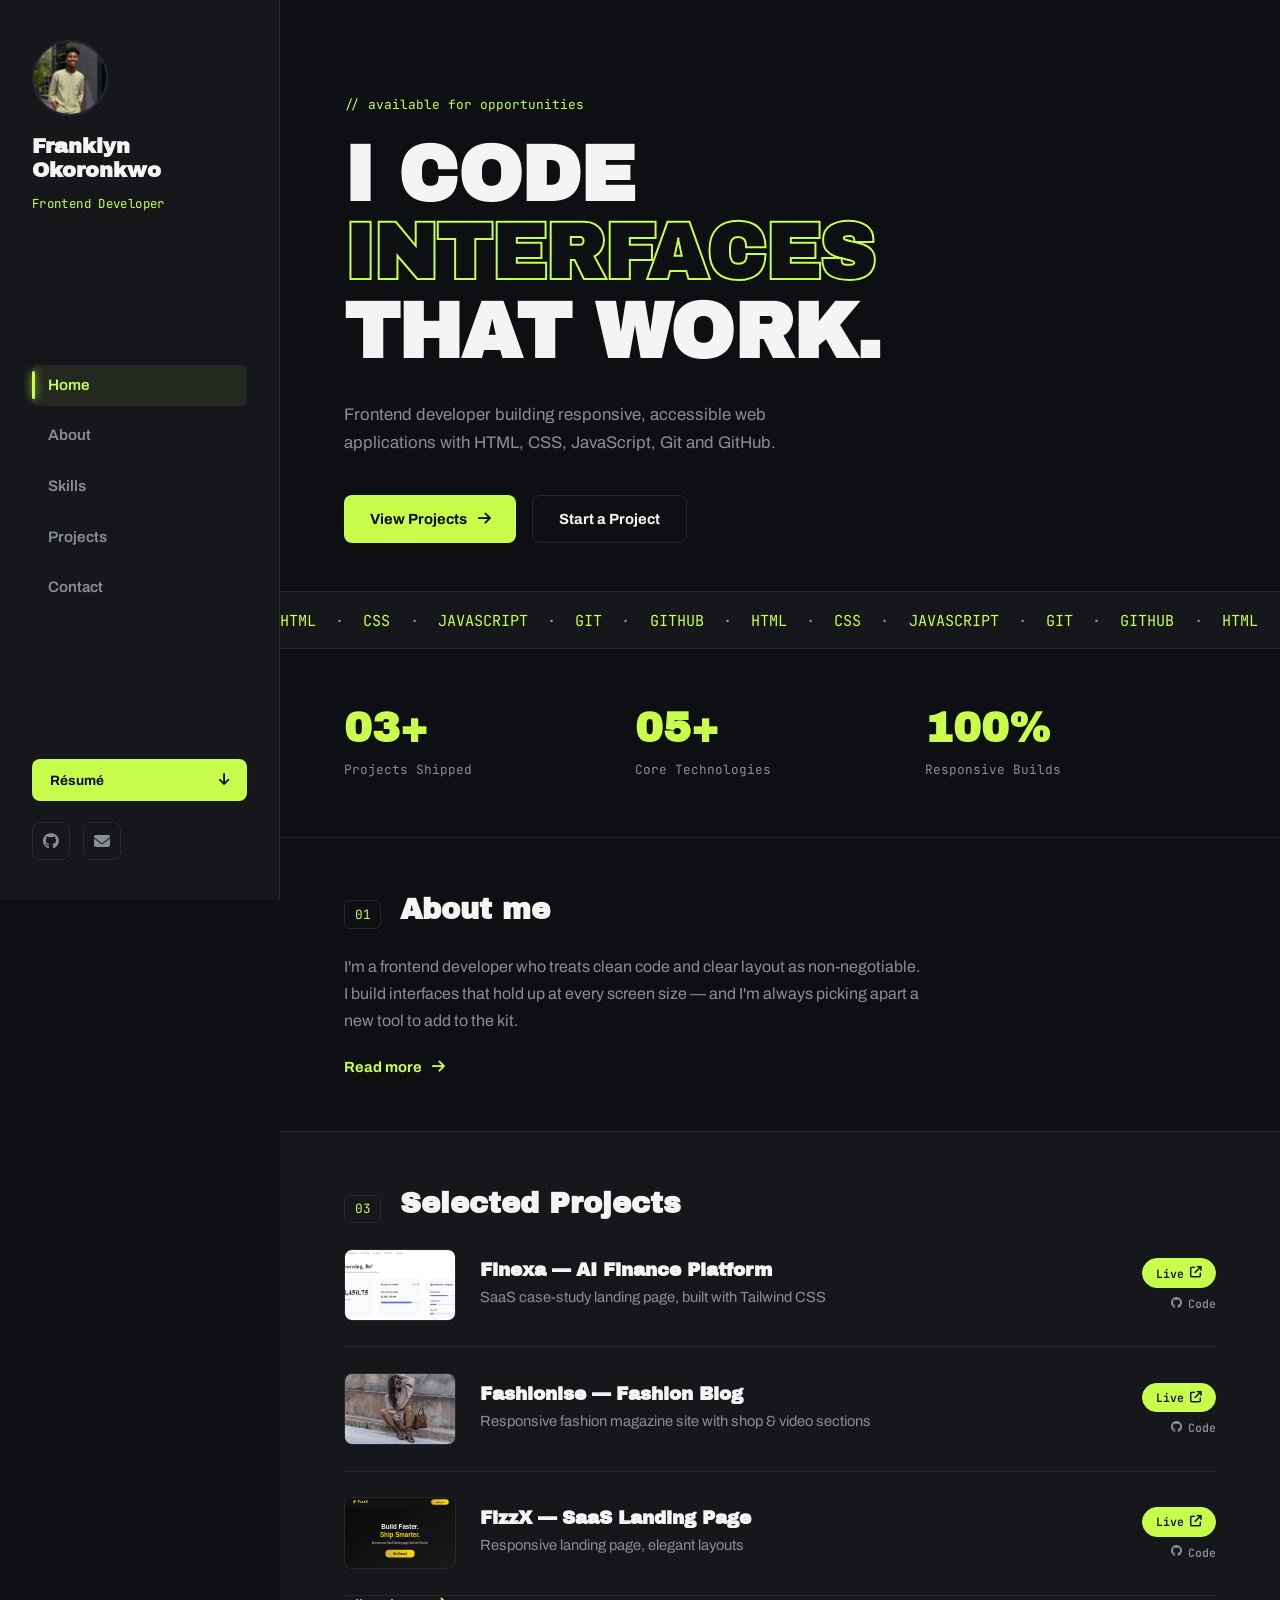
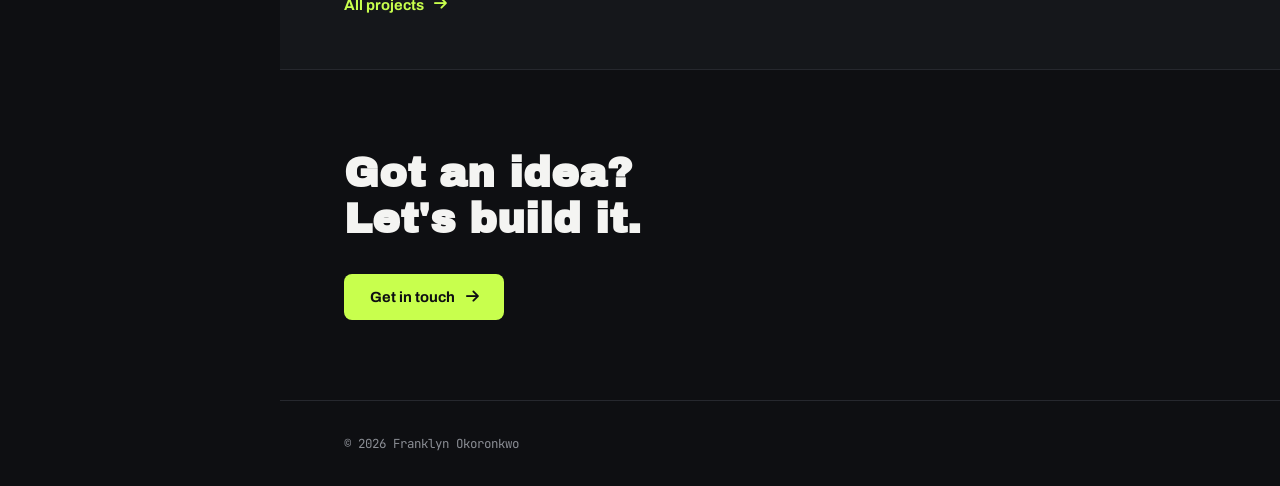
==== commit 59aaa9b5: "Add files via upload" ====
--- a/index.html
+++ b/index.html
@@ -1,222 +1,152 @@
-<!DOCTYPE html>
-<html lang="en">
-<head>
-    <meta charset="UTF-8">
-    <meta name="viewport" content="width=device-width, initial-scale=1.0">
-    <title>Franklyn | Portfolio</title>
-    
-    <link rel="stylesheet" href="https://cdnjs.cloudflare.com/ajax/libs/font-awesome/5.15.4/css/all.min.css">
-    <link rel="stylesheet" href="styles.css">
-    <link rel="stylesheet" href="https://cdnjs.cloudflare.com/ajax/libs/font-awesome/6.5.1/css/all.min.css">
-</head>
-<body>
-
-    <div id="loader" class="loader">
-        <div class="loader-content">
-            <h1>FRANKLYN</h1>
-            <p>Building Digital Experiences</p>
-        </div>
-
-    </div>
-
-    <header>
-        <nav class="navbar">
-            <h2 class="logo">Franklyn's Portfolio</h2>
-
-            <ul class="nav-links">
-                <li><a href="#hero">Home</a></li>
-                <li><a href="#about">About</a></li>
-                <li><a href="#skills">Skills</a></li>
-                <li><a href="#projects">Projects</a></li>
-                <li><a href="#contact">Contact</a></li>
-            </ul>
-
-            <button id="theme-toggle" class="theme-btn">
-            <i class="fas fa-moon"></i>
-            </button>
-        </nav>
-    </header>
-
-    <section id="hero" class="hero">
-
-        <div class="hero-content">
-            <p class="tag">
-               Frontend Developer • Computer Science Student
-            </p>
-
-            <h1>
-                Building Responsive &
-                <span>Modern Web Applications</span>
-            </h1>
-
-            <p class="hero-text">
-                I build responsive, accessible and user-focused web
-                experiences using HTML, CSS, JavaScript, Git and GitHub.
-            </p>
-
-            <div class="hero-buttons">
-                <a href="Files/Franklyn_Resume.pdf" class="btn resume-btn" download>Download Resume</a>
-                <a href="#projects" class="btn primary">View Projects</a>
-                <a href="#contact" class="btn secondary">Contact Me</a>
-            </div>
-        </div>
-
-        <div class="hero-image">
-            <img src="profile.png" alt="Franklyn">
-        </div>
-        
-    </section>
-
-
-    <section class="stats">
-
-        <div class="stat-card">
-            <h3>3+</h3>
-            <p>Projects Built</p>
-        </div>
-
-        <div class="stat-card">
-            <h3>5+</h3>
-            <p>Technologies Used</p>
-        </div>
-
-        <div class="stat-card">
-            <h3>100%</h3>
-            <p>Responsive Design</p>
-        </div>
-
-    </section>
-
-    <section id="about" class="section reveal">
-        <h2>About Me</h2>
-
-        <div class="card">
-            <p>
-                Hello, I'm Franklyn, a Front-End Web Developer with a passion for building responsive, accessible, and engaging web experiences. I specialize in HTML, CSS, JavaScript, Git, and GitHub, and I enjoy turning concepts into polished websites that are both functional and visually appealing.
-            </p>
-      
-            <br>
-
-            <p>
-                My approach to development combines attention to detail, clean code practices, and a commitment to continuous improvement. Whether I'm creating a landing page, a dashboard interface, or a personal portfolio, I aim to deliver solutions that are intuitive, efficient, and user-focused.
-            </p>
-                
-            <br>
-
-            <p>
-                Beyond coding, I enjoy learning new technologies, refining my skills, and taking on projects that challenge me to grow as a developer.
-            </p>
-        </div>
-    </section>
-
-    <section id="skills" class="section reveal">
-        <h2>Skills</h2>
-
-        <div class="skills-grid">
-            <div class="skill-card">
-                <span>HTML</span>
-                <div class="progress">
-                    <div class="bar"><div class="fill html"></div></div>
-                </div>
-            </div>
-
-            <div class="skill-card">
-                <span>CSS</span>
-                <div class="progress">
-                    <div class="bar"><div class="fill css"></div></div>
-                </div>
-            </div>
-
-            <div class="skill-card">
-                <span>JavaScript</span>
-                <div class="progress">
-                    <div class="bar"><div class="fill js"></div></div>
-                </div>
-            </div>
-
-            <div class="skill-card">
-                <span>Git</span>
-                <div class="progress">
-                    <div class="bar"><div class="fill git"></div></div>
-                </div>
-            </div>
-        </div>
-    </section>
-
-    <section class="section reveal">
-        <h2>Professional Development</h2>
-            
-        <div class="card">
-           <p>
-                I am a front-end developer focused on building responsive,
-                accessible, and user-friendly web experiences. My development journey began in 2026, and since then I have been continuously improving my skills in HTML, CSS, JavaScript, Git, GitHub,
-                and responsive web design through hands-on projects and practical application.
-            </p>
-        </div>
-    </section>
-
-    <section id="projects" class="section reveal">
-        <h2>Featured Projects</h2>
-
-        <div class="projects-grid">
-
-            <div class="project-card glass">
-                <h3>CreatorML Dashboard</h3>
-                <p>
-                    Modern dashboard UI built with HTML and CSS.
-                </p>
-            </div>
-
-            <a href="Projects/layout.html" target="_blank" class="project-link" >
-                <div class="project-card glass">
-                    <h3>Landing Page</h3>
-                    <p>Responsive landing page with elegant layouts.</p>
-                </div>
-            </a>
-
-        </div>
-    </section>
-
-    <section id="contact" class="section reveal">
-        <h2>Contact</h2>
-
-        <div class="card">
-            <form action="https://formsubmit.co/franklynokoronkwo104@gmail.com" method="POST">
-                <input type="text" name="name" placeholder="Your Name" required>
-                <input type="email" name="email" placeholder="Your Email" required>
-                <textarea rows="5" name="message" row="5" placeholder="Your Message" required></textarea>
-                <button type="submit" class="btn primary">
-                    Send Message
-                </button>
-                <input type="hidden" name="_captcha" value="false">
-                <input type="hidden" name="_next" value="https://fizzmedia.github.io/Franklyns-portfolio/">
-            </form>
-        </div>
-    </section>
-
-    <footer>
-        
-        <h3>Franklyn Okoronkwo</h3>
-
-        <p>Frontend Developer</p>
-
-        <div class="footer-socials">
-
-            <a href="https://github.com/Fizzmedia">
-            <i class="fab fa-github"></i>
-            </a>
-
-            <a href="mailto:franklynokoronkwo104@gmail.com">
-            <i class="fas fa-envelope"></i>
-            </a>
-
-        </div>
-
-        <p>© 2026 All Rights Reserved</p>
-
-    </footer>
-    
-    <script src="script.js"></script>
-
-</body>
+<!DOCTYPE html>
+<html lang="en">
+
+<head>
+  <meta charset="UTF-8">
+  <meta name="viewport" content="width=device-width, initial-scale=1.0">
+  <title>Franklyn Okoronkwo — Frontend Developer</title>
+  <link rel="preconnect" href="https://fonts.googleapis.com">
+  <link rel="preconnect" href="https://fonts.gstatic.com" crossorigin>
+  <link
+    href="https://fonts.googleapis.com/css2?family=Archivo+Black&family=Archivo:wght@400;500;600;700&family=JetBrains+Mono:wght@400;500;600&display=swap"
+    rel="stylesheet">
+  <link rel="stylesheet" href="https://cdnjs.cloudflare.com/ajax/libs/font-awesome/6.5.1/css/all.min.css">
+  <link rel="icon" type="image/svg+xml" href="favicon.svg">
+<link rel="stylesheet" href="styles.css">
+</head>
+
+<body data-page="home">
+
+  <button class="menu-btn" id="menu-btn" aria-label="Menu"><i class="fas fa-bars"></i></button>
+
+  <aside class="sidebar" id="sidebar">
+    <div class="sidebar-top">
+      <img src="profile.png" alt="Franklyn Okoronkwo" class="sidebar-photo">
+      <h1 class="sidebar-name">Franklyn<br>Okoronkwo</h1>
+      <p class="sidebar-role">Frontend Developer</p>
+    </div>
+
+    <nav class="sidebar-nav">
+      <a href="index.html">Home</a>
+      <a href="about.html">About</a>
+      <a href="skills.html">Skills</a>
+      <a href="projects.html">Projects</a>
+      <a href="contact.html">Contact</a>
+    </nav>
+
+    <div class="sidebar-bottom">
+      <a href="Files/Franklyn_Resume.pdf" download class="resume-btn">Résumé <i class="fas fa-arrow-down"></i></a>
+      <div class="sidebar-socials">
+        <a href="https://github.com/Fizzmedia" aria-label="GitHub"><i class="fab fa-github"></i></a>
+        <a href="mailto:franklynokoronkwo104@gmail.com" aria-label="Email"><i class="fas fa-envelope"></i></a>
+      </div>
+    </div>
+  </aside>
+
+  <main class="content">
+
+    <section class="hero">
+      <span class="hero-kicker">// available for opportunities</span>
+      <h2 class="hero-headline">I CODE<br><span class="outline">INTERFACES</span><br>THAT WORK.</h2>
+      <p class="hero-desc">Frontend developer building responsive, accessible web applications with HTML, CSS,
+        JavaScript, Git and GitHub.</p>
+      <div class="hero-cta">
+        <a href="projects.html" class="btn-block">View Projects <i class="fas fa-arrow-right"></i></a>
+        <a href="contact.html" class="btn-block btn-block-alt">Start a Project</a>
+      </div>
+    </section>
+
+    <section class="ticker">
+      <div class="ticker-track">
+        <span>HTML</span><span>·</span><span>CSS</span><span>·</span><span>JAVASCRIPT</span><span>·</span><span>GIT</span><span>·</span><span>GITHUB</span><span>·</span>
+        <span>HTML</span><span>·</span><span>CSS</span><span>·</span><span>JAVASCRIPT</span><span>·</span><span>GIT</span><span>·</span><span>GITHUB</span><span>·</span>
+        <span>HTML</span><span>·</span><span>CSS</span><span>·</span><span>JAVASCRIPT</span><span>·</span><span>GIT</span><span>·</span><span>GITHUB</span><span>·</span>
+        <span>HTML</span><span>·</span><span>CSS</span><span>·</span><span>JAVASCRIPT</span><span>·</span><span>GIT</span><span>·</span><span>GITHUB</span><span>·</span>
+      </div>
+    </section>
+
+    <section class="number-grid">
+      <div class="num-block">
+        <h3>03+</h3>
+        <p>Projects Shipped</p>
+      </div>
+      <div class="num-block">
+        <h3>05+</h3>
+        <p>Core Technologies</p>
+      </div>
+      <div class="num-block">
+        <h3>100%</h3>
+        <p>Responsive Builds</p>
+      </div>
+    </section>
+
+    <section class="block-section">
+      <div class="block-head">
+        <span class="block-tag">01</span>
+        <h2>About me</h2>
+      </div>
+      <p class="block-text">I'm a frontend developer who treats clean code and clear layout as non-negotiable. I build
+        interfaces that hold up at every screen size — and I'm always picking apart a new tool to add to the kit.</p>
+      <a href="about.html" class="link-arrow">Read more <i class="fas fa-arrow-right"></i></a>
+    </section>
+
+    <section class="block-section alt">
+      <div class="block-head">
+        <span class="block-tag">03</span>
+        <h2>Selected Projects</h2>
+      </div>
+      <div class="work-stack">
+        <div class="work-row">
+          <div class="work-thumb"><img src="Projects/Finexa/Dashboard.png" alt="Finexa dashboard preview"></div>
+          <div>
+            <h3>Finexa — AI Finance Platform</h3>
+            <p>SaaS case-study landing page, built with Tailwind CSS</p>
+          </div>
+          <div class="work-actions">
+            <a href="Projects/Finexa/index.html" target="_blank" class="status live">Live <i class="fas fa-arrow-up-right-from-square"></i></a>
+            <a href="https://github.com/Fizzmedia" target="_blank" class="code-link"><i class="fab fa-github"></i> Code</a>
+          </div>
+        </div>
+
+        <div class="work-row">
+          <div class="work-thumb"><img src="Projects/Fashion-Blog/Pictures/picture6.jpg" alt="Fashionise fashion blog preview"></div>
+          <div>
+            <h3>Fashionise — Fashion Blog</h3>
+            <p>Responsive fashion magazine site with shop &amp; video sections</p>
+          </div>
+          <div class="work-actions">
+            <a href="Projects/Fashion-Blog/index.html" target="_blank" class="status live">Live <i class="fas fa-arrow-up-right-from-square"></i></a>
+            <a href="https://github.com/Fizzmedia" target="_blank" class="code-link"><i class="fab fa-github"></i> Code</a>
+          </div>
+        </div>
+
+        <div class="work-row">
+          <div class="work-thumb"><img src="Projects/fizzx-thumb.svg" alt="FizzX SaaS landing page preview"></div>
+          <div>
+            <h3>FizzX — SaaS Landing Page</h3>
+            <p>Responsive landing page, elegant layouts</p>
+          </div>
+          <div class="work-actions">
+            <a href="Projects/layout.html" target="_blank" class="status live">Live <i class="fas fa-arrow-up-right-from-square"></i></a>
+            <a href="https://github.com/Fizzmedia" target="_blank" class="code-link"><i class="fab fa-github"></i> Code</a>
+          </div>
+        </div>
+      </div>
+      <a href="projects.html" class="link-arrow">All projects <i class="fas fa-arrow-right"></i></a>
+    </section>
+
+    <section class="closing">
+      <h2>Got an idea?<br>Let's build it.</h2>
+      <a href="contact.html" class="btn-block">Get in touch <i class="fas fa-arrow-right"></i></a>
+    </section>
+
+    <footer>
+      <p>© 2026 Franklyn Okoronkwo</p>
+    </footer>
+
+  </main>
+
+  <script src="script.js"></script>
+</body>
+
 </html>
--- a/styles.css
+++ b/styles.css
@@ -1,549 +1,859 @@
-*{
-    margin:0;
-    padding:0;
-    box-sizing:border-box;
-}
-
-html{
-    scroll-behavior:smooth;
-}
-
-body{
-    font-family:Segoe UI, sans-serif;
-    color:white;
-    overflow-x: hidden;
-    background:linear-gradient(
-        -45deg,
-        #0f172a,
-        #1e293b,
-        #0ea5e9,
-        #1e293b
-    );
-    background-size:400% 400%;
-    animation:gradientMove 15s ease infinite;
-}
-
-@keyframes gradientMove{
-    0%{
-        background-position:0% 50%;
-    }
-
-    50%{
-        background-position:100% 50%;
-    }
-
-    100%{
-        background-position:0% 50%;
-    }
-}
-
-.navbar{
-    position:fixed;
-    width:100%;
-    top:0;
-    z-index:100;
-    display:flex;
-    justify-content:space-between;
-    align-items:center;
-    padding:20px 8%;
-    backdrop-filter:blur(20px);
-    background:rgba(15,23,42,.4);
-    border-bottom: 1px solid rgba(255, 255, 255, .1);
-}
-
-.logo{
-    font-size:1.8rem;
-    font-weight:bold;
-}
-
-.nav-links{
-    display:flex;
-    align-items: center;
-    list-style:none;
-    gap:30px;
-}
-
-.nav-links a{
-    position: relative;
-    text-decoration:none;
-    color:white;
-    transition:.3s;
-}
-
-.nav-links a:hover{
-    color:#38bdf8;
-}
-
-.nav-links a::after {
-    content: "";
-    position: absolute;
-    left: 0;
-    bottom: -8px;
-    width: 0;
-    height: 2px;
-    background: #38bdf8;
-    transition: 0.3s;
-}
-
-.nav-links a:hover::after {
-    width: 100%;
-}
-
-
-
-.hero{
-    min-height:70vh;
-    display:flex;
-    justify-content:space-between;
-    align-items:center;
-    gap: 4rem;
-    padding: 120px 10% 60px;
-}
-
-.hero-content{
-    flex: 1;
-    max-width:600px;
-    animation:fadeUp 1.2s ease;
-}
-
-.tag{
-    color:#38bdf8;
-    letter-spacing:2px;
-    text-transform:uppercase;
-    margin-bottom:10px;
-}
-
-.hero h1{
-    font-size: clamp(2.5rem, 5vw, 4.5rem);
-    margin-bottom:20px;
-    line-height: 1.1;
-}
-
-.hero h1 span{
-    color:#ffffff;
-    text-shadow: 0 0 15px rgba(255, 255, 255, 0.7);
-}
-
-.hero-text{
-    font-size:1.1rem;
-    line-height:1.7;
-    margin-top: 10px;
-}
-
-.hero-buttons{
-    margin-top:35px;
-    display:flex;
-    gap:20px;
-}
-
-.btn{
-    padding:14px 30px;
-    border-radius:30px;
-    text-decoration:none;
-    transition:.4s;
-    cursor:pointer;
-    border:none;
-}
-
-.stats{
-    display:flex;
-    justify-content:center;
-    gap:30px;
-    flex-wrap:wrap;
-    padding:30px 10%;
-}
-
-.stat-card{
-    background:rgba(255,255,255,.08);
-    backdrop-filter:blur(10px);
-    border:1px solid rgba(255,255,255,.15);
-    padding:25px;
-    border-radius:20px;
-    min-width:200px;
-    text-align:center;
-    transition:.3s;
-}
-
-.stat-card:hover{
-    transform:translateY(-10px);
-}
-
-.stat-card h3{
-    color:#38bdf8;
-    font-size:2rem;
-}
-
-.primary{
-    background:#38bdf8;
-    color:#0f172a;
-    font-weight:bold;
-}
-
-.primary:hover{
-    transform:translateY(-5px);
-    box-shadow:0 0 25px #38bdf8;
-}
-
-.secondary{
-    border:2px solid #38bdf8;
-    color:white;
-}
-
-.secondary:hover{
-    background:#38bdf8;
-    color:#0f172a;
-}
-
-.section{
-    padding:120px 10%;
-}
-
-.section h2{
-    text-align:center;
-    font-size:2.5rem;
-    margin-bottom:50px;
-}
-
-.hero-image{
-    flex-shrink: 0;
-    display: flex;
-    justify-content: center;
-    align-items: center;
-}
-
-.hero-image img{
-    width: min(280px, 30vw);
-    aspect-ratio: 1;
-    object-fit: cover;
-    border-radius: 50%;
-    border: 4px solid #38bdf8;
-    box-shadow: 0 0 40px rgba(56, 189, 248, .6);
-    animation: float 4s ease-in-out infinite;
-}
-
-@keyframes float{
-    0%{
-        transform:translateY(0);
-    }
-    50%{
-        transform:translateY(-15px)
-    }
-    100%{
-        transform:translateY(0)
-    }
-}
-
-.card{
-    background:rgba(255,255,255,.08);
-    backdrop-filter:blur(10px);
-    padding:40px;
-    border-radius:20px;
-    border:1px solid rgba(255,255,255,.15);
-}
-
-.skills-grid{
-    display:grid;
-    grid-template-columns:repeat(auto-fit,minmax(250px,1fr));
-    gap:25px;
-}
-
-.skill-card{
-    background:rgba(255,255,255,.08);
-    padding:25px;
-    border-radius:20px;
-    transition:.4s;
-}
-
-.skill-card:hover{
-    transform:translateY(-10px);
-}
-
-.progress{
-    width:100%;
-    height:10px;
-    background:rgba(255,255,255,.1);
-    margin-top:15px;
-    border-radius:20px;
-    overflow:hidden;
-}
-
-.bar{
-    width: 100%;
-    height: 12px;
-    background:#ddd;
-    border-radius: 50px;
-}
-
-.fill {
-    height: 100%;
-    border-radius: 50px;
-}
-
-.html{
-    width:95%;
-    background: #38bdf8;
-}
-
-.css{
-    width:90%;
-    background: #38bdf8;
-}
-
-.js{
-    width:75%;
-    background: #38bdf8;
-}
-
-.git{
-    width:75%;
-    background: #38bdf8;
-}
-
-.projects-grid{
-    display:grid;
-    grid-template-columns:repeat(auto-fit,minmax(280px,1fr));
-    gap:30px;
-}
-
-.project-card {
-    position: relative;
-    overflow: hidden;
-    padding: 30px;
-    background:rgba(255,255,255,.08);
-    backdrop-filter:blur(10px);
-    padding:30px;
-    border-radius:20px;
-    transition: .5s;
-    text-decoration:none;
-}
-
-.project-card:hover {
-    transform: translateY(-12px);
-    background: white;
-    color: #0f172a;
-    box-shadow: 0 0 25px rgba(56, 189, 248, 0.8);
-}
-
-.project-card::before {
-    content: "";
-    position: absolute;
-    inset: 0;
-    background: linear-gradient(transparent, rgba(56, 189, 248,.2));
-    opacity: 0;
-    transition: 4s;
-}
-
-.project-card:hover::before {
-    opacity: 1;
-}
-
-.project-link {
-    text-decoration: none;
-    color: white;
-}
-
-.project-card h3{
-    margin-bottom:15px;
-}
-
-.glass {
-    background: rgba(255,255,255,.08);
-    backdrop-filter: blur(15px);
-    border: 1px solid rgba(255, 255, 255, .15);
-    border-radius: 20px;
-}
-
-form{
-    display:flex;
-    flex-direction:column;
-    gap:15px;
-}
-
-input,
-textarea{
-    padding:15px;
-    border:none;
-    border-radius:12px;
-    outline:none;
-}
-
-footer{
-    text-align:center;
-    padding:30px;
-    background:rgba(0,0,0,.25);
-}
-
-.footer-socials{
-    margin:15px 0;
-}
-
-.footer-socials a{
-    color:white;
-    font-size:1.5rem;
-    margin:0 10px;
-    transition:.3s;
-}
-
-.footer-socials a:hover{
-    color:#38bdf8;
-}
-
-@keyframes fadeUp{
-    from{
-        opacity:0;
-        transform:translateY(50px);
-    }
-
-    to{
-        opacity:1;
-        transform:translateY(0);
-    }
-}
-
-@keyframes load{
-    from{
-        width:0;
-    }
-}
-
-@media(max-width:768px){
-
-    .navbar{
-        flex-direction:column;
-        gap:15px;
-    }
-
-    .nav-links{
-        flex-wrap:wrap;
-        justify-content:center;
-    }
-
-    .hero{
-        flex-direction: column-reverse;
-        text-align: center;
-        padding: 140px 8% 60px;
-        gap: 2rem;
-    }
-
-    .hero h1{
-        font-size:2.5rem;
-    }
-
-    .hero-buttons{
-        flex-direction:column;
-        align-items:center;
-    }
-
-    .hero-image img{
-        width: 200px;
-    }
-}
-
-.resume-btn {
-    display: inline-block;
-    padding: 12px 24px;
-    background: #ffffff;
-    color: #0099ff;
-    border-radius: 30px;
-    text-decoration: none;
-    font-weight: bold;
-    transition: 0.3s;
-}
-
-.resume-btn:hover {
-    transform: translateY(-3px);
-}
-
-.theme-btn{
-    width:42px;
-    height:42px;
-    border:none;
-    border-radius:10px;
-    background:rgba(255,255,255,.1);
-    color:white;
-    cursor:pointer;
-
-    display:flex;
-    justify-content:center;
-    align-items:center;
-
-    transition:.3s ease;
-}
-
-.theme-btn:hover{
-    background:rgba(255,255,255,.2);
-    transform:translateY(-2px);
-}
-
-
-.dark-mode {
-    background: #111;
-    color: white;
-}
-
-.dark-mode .card,
-.dark-mode .project-card {
-    background: #222;
-}
-
-#loader {
-    position: fixed;
-    inset: 0;
-    background: #0f172a;
-    display: flex;
-    justify-content: center;
-    align-items: center;
-    z-index: 9999;
-    transition: opacity 0.6s ease;
-}
-
-.loader-hidden {
-    opacity: 0;
-    pointer-events: none;
-}
-
-.loader-content {
-    text-align: center;
-}
-
-.loader-content h1 {
-    color: white;
-    font-size: 3rem;
-    letter-spacing: 3px;
-    margin-bottom: 10px;
-    animation: pulse 1.5s infinite;
-}
-
-.loader-content p {
-    color: #38bdf8;
-    font-size: 1rem;
-    letter-spacing: 2px;
-}
-
-@keyframes pulse {
-    0% {
-        opacity: 0.4;
-        transform: scale(0.98);
-    }
-
-    50% {
-        opacity: 1;
-        transform: scale(1);
-    }
-
-    100% {
-        opacity: 0.4;
-        transform: scale(0.98);
-    }
-}
-
-.reveal {
-    opacity: 0;
-    transform: translateY(50px);
-    transition: all 0.8 ease;
-}
-
-.reveal.active {
-    opacity: 1;
-    transform: translateY(0);
+:root {
+  --bg: #0e0f12;
+  --panel: #15171b;
+  --ink: #f4f4f2;
+  --ink-dim: #8a8d94;
+  --line: #26282e;
+  --accent: #c8ff4d;
+  --font-display: 'Archivo Black', sans-serif;
+  --font-body: 'Archivo', sans-serif;
+  --font-mono: 'JetBrains Mono', monospace;
+}
+
+* {
+  margin: 0;
+  padding: 0;
+  box-sizing: border-box;
+}
+
+html {
+  scroll-behavior: smooth;
+}
+
+body {
+  background: var(--bg);
+  color: var(--ink);
+  font-family: var(--font-body);
+  -webkit-font-smoothing: antialiased;
+}
+
+a {
+  color: inherit;
+  text-decoration: none;
+}
+
+img {
+  display: block;
+  max-width: 100%;
+}
+
+p {
+  color: var(--ink-dim);
+  line-height: 1.7;
+}
+
+/* ============ LAYOUT SHELL ============ */
+body {
+  display: flex;
+  min-height: 100vh;
+}
+
+.sidebar {
+  position: fixed;
+  top: 0;
+  left: 0;
+  bottom: 0;
+  width: 280px;
+  background: var(--panel);
+  border-right: 1px solid var(--line);
+  display: flex;
+  flex-direction: column;
+  justify-content: space-between;
+  padding: 2.5rem 2rem;
+  z-index: 50;
+  overflow-y: auto;
+  overflow-x: hidden;
+  -webkit-overflow-scrolling: touch;
+  scrollbar-width: none;
+}
+
+.content {
+  margin-left: 280px;
+  width: calc(100% - 280px);
+  animation: page-fade-in 0.5s ease both;
+}
+
+@keyframes page-fade-in {
+  from {
+    opacity: 0;
+    transform: translateY(10px);
+  }
+
+  to {
+    opacity: 1;
+    transform: translateY(0);
+  }
+}
+
+/* ============ SIDEBAR ============ */
+.sidebar-photo {
+  width: 76px;
+  height: 76px;
+  border-radius: 50%;
+  object-fit: cover;
+  margin-bottom: 1.2rem;
+  filter: grayscale(0.2);
+  border: 2px solid var(--line);
+  transition: border-color 0.25s ease;
+}
+
+.sidebar-photo:hover {
+  border-color: var(--accent);
+}
+
+.sidebar-name {
+  font-family: var(--font-display);
+  font-size: 1.3rem;
+  line-height: 1.15;
+}
+
+.sidebar-role {
+  font-family: var(--font-mono);
+  font-size: 0.78rem;
+  color: var(--accent);
+  margin-top: 0.6rem;
+  letter-spacing: 0.03em;
+}
+
+.sidebar-nav {
+  display: flex;
+  flex-direction: column;
+  gap: 0.6rem;
+  margin: 2.5rem 0;
+}
+
+.sidebar-nav a {
+  position: relative;
+  display: flex;
+  align-items: center;
+  gap: 0.8rem;
+  padding: 0.75rem 0 0.75rem 1rem;
+  font-weight: 600;
+  font-size: 0.95rem;
+  color: var(--ink-dim);
+  border-bottom: 1px solid transparent;
+  border-radius: 6px;
+  transition: color 0.25s ease, background-color 0.25s ease, transform 0.25s ease;
+}
+
+.sidebar-nav a::before {
+  content: '';
+  position: absolute;
+  left: 0;
+  top: 50%;
+  transform: translateY(-50%) scaleY(0);
+  width: 3px;
+  height: 70%;
+  border-radius: 3px;
+  background: var(--accent);
+  box-shadow: 0 0 8px var(--accent);
+  transition: transform 0.25s ease;
+  transform-origin: center;
+}
+
+.sidebar-nav a span {
+  font-family: var(--font-mono);
+  font-size: 0.7rem;
+  color: var(--ink-dim);
+  opacity: 0.6;
+  transition: opacity 0.25s ease;
+}
+
+.sidebar-nav a:hover {
+  color: var(--ink);
+  background-color: rgba(200, 255, 77, 0.06);
+  transform: translateX(4px);
+}
+
+body[data-page='home'] .sidebar-nav a[href='index.html'],
+body[data-page='about'] .sidebar-nav a[href='about.html'],
+body[data-page='skills'] .sidebar-nav a[href='skills.html'],
+body[data-page='projects'] .sidebar-nav a[href='projects.html'],
+body[data-page='contact'] .sidebar-nav a[href='contact.html'] {
+  color: var(--accent);
+  background-color: rgba(200, 255, 77, 0.08);
+}
+
+body[data-page='home'] .sidebar-nav a[href='index.html']::before,
+body[data-page='about'] .sidebar-nav a[href='about.html']::before,
+body[data-page='skills'] .sidebar-nav a[href='skills.html']::before,
+body[data-page='projects'] .sidebar-nav a[href='projects.html']::before,
+body[data-page='contact'] .sidebar-nav a[href='contact.html']::before {
+  transform: translateY(-50%) scaleY(1);
+}
+
+body[data-page='home'] .sidebar-nav a[href='index.html'] span,
+body[data-page='about'] .sidebar-nav a[href='about.html'] span,
+body[data-page='skills'] .sidebar-nav a[href='skills.html'] span,
+body[data-page='projects'] .sidebar-nav a[href='projects.html'] span,
+body[data-page='contact'] .sidebar-nav a[href='contact.html'] span {
+  color: var(--accent);
+  opacity: 1;
+}
+
+.sidebar-bottom {
+  display: flex;
+  flex-direction: column;
+  gap: 1.3rem;
+}
+
+.resume-btn {
+  display: flex;
+  align-items: center;
+  justify-content: space-between;
+  background: var(--accent);
+  color: #0e0f12;
+  font-weight: 700;
+  font-size: 0.85rem;
+  padding: 0.85rem 1.1rem;
+  border-radius: 8px;
+  transition: opacity 0.25s ease, box-shadow 0.25s ease, transform 0.25s ease;
+  box-shadow: 0 0 0 rgba(200, 255, 77, 0);
+}
+
+.resume-btn:hover {
+  opacity: 0.92;
+  transform: translateY(-2px);
+  box-shadow: 0 0 18px rgba(200, 255, 77, 0.45), 0 0 4px rgba(200, 255, 77, 0.6);
+}
+
+.sidebar-socials {
+  display: flex;
+  gap: 0.8rem;
+}
+
+.sidebar-socials a {
+  width: 38px;
+  height: 38px;
+  border: 1px solid var(--line);
+  border-radius: 8px;
+  display: flex;
+  align-items: center;
+  justify-content: center;
+  color: var(--ink-dim);
+  transition: all 0.2s;
+}
+
+.sidebar-socials a:hover {
+  border-color: var(--accent);
+  color: var(--accent);
+}
+
+.menu-btn {
+  display: none;
+  position: fixed;
+  top: 1.2rem;
+  right: 1.2rem;
+  z-index: 60;
+  width: 44px;
+  height: 44px;
+  border-radius: 8px;
+  border: 1px solid var(--line);
+  background: var(--panel);
+  color: var(--ink);
+  font-size: 1.1rem;
+  cursor: pointer;
+}
+
+/* ============ HERO (home) ============ */
+.hero {
+  padding: 6rem 4rem 3rem;
+  max-width: 1000px;
+}
+
+.hero-kicker {
+  font-family: var(--font-mono);
+  font-size: 0.8rem;
+  color: var(--accent);
+  display: block;
+  margin-bottom: 1.5rem;
+}
+
+.hero-headline {
+  font-family: var(--font-display);
+  font-size: clamp(2.6rem, 6vw, 5rem);
+  line-height: 1.02;
+  letter-spacing: -0.01em;
+}
+
+.outline {
+  -webkit-text-stroke: 2px var(--accent);
+  color: transparent;
+}
+
+.hero-desc {
+  margin-top: 1.8rem;
+  max-width: 32rem;
+  font-size: 1.05rem;
+}
+
+.hero-cta {
+  display: flex;
+  gap: 1rem;
+  flex-wrap: wrap;
+  margin-top: 2.3rem;
+}
+
+.btn-block {
+  display: inline-flex;
+  align-items: center;
+  gap: 0.7rem;
+  background: var(--accent);
+  color: #0e0f12;
+  font-weight: 700;
+  font-size: 0.92rem;
+  padding: 0.95rem 1.6rem;
+  border-radius: 8px;
+  border: none;
+  cursor: pointer;
+  transition: transform 0.2s ease;
+}
+
+.btn-block:hover {
+  transform: translateY(-2px);
+}
+
+.btn-block-alt {
+  background: transparent;
+  color: var(--ink);
+  border: 1px solid var(--line);
+}
+
+.btn-block-alt:hover {
+  border-color: var(--accent);
+  color: var(--accent);
+}
+
+/* ============ TICKER ============ */
+.ticker {
+  overflow: hidden;
+  border-top: 1px solid var(--line);
+  border-bottom: 1px solid var(--line);
+  padding: 1.1rem 0;
+  background: var(--panel);
+}
+
+.ticker-track {
+  display: flex;
+  gap: 1.2rem;
+  white-space: nowrap;
+  width: max-content;
+  animation: tick 16s linear infinite;
+  will-change: transform;
+}
+
+.ticker-track span {
+  font-family: var(--font-mono);
+  font-size: 0.95rem;
+  color: var(--ink-dim);
+  flex-shrink: 0;
+}
+
+.ticker-track span:nth-child(odd) {
+  color: var(--accent);
+}
+
+@keyframes tick {
+  from {
+    transform: translateX(0);
+  }
+
+  to {
+    /* Track content is duplicated 4x in the HTML, so shifting by
+       exactly one quarter of the total width creates a perfectly
+       seamless loop no matter how wide the viewport is. */
+    transform: translateX(-25%);
+  }
+}
+
+/* ============ NUMBER GRID ============ */
+.number-grid {
+  display: grid;
+  grid-template-columns: repeat(3, 1fr);
+  max-width: 1000px;
+  padding: 3.5rem 4rem;
+}
+
+.num-block h3 {
+  font-family: var(--font-display);
+  font-size: 2.6rem;
+  color: var(--accent);
+}
+
+.num-block p {
+  font-family: var(--font-mono);
+  font-size: 0.8rem;
+  margin-top: 0.5rem;
+}
+
+/* ============ BLOCK SECTION ============ */
+.block-section {
+  max-width: 1000px;
+  padding: 3.5rem 4rem;
+  border-top: 1px solid var(--line);
+}
+
+.block-section.alt {
+  background: var(--panel);
+  max-width: none;
+}
+
+.block-section.alt .block-head,
+.block-section.alt .work-stack,
+.block-section.alt .link-arrow {
+  max-width: 1000px;
+  margin: 0 auto;
+}
+
+.block-head {
+  display: flex;
+  align-items: baseline;
+  gap: 1.2rem;
+  margin-bottom: 1.5rem;
+}
+
+.block-tag {
+  font-family: var(--font-mono);
+  font-size: 0.8rem;
+  color: var(--accent);
+  border: 1px solid var(--line);
+  padding: 0.3rem 0.6rem;
+  border-radius: 6px;
+}
+
+.block-head h2 {
+  font-family: var(--font-display);
+  font-size: 1.8rem;
+}
+
+.block-text {
+  max-width: 36rem;
+  font-size: 1rem;
+  margin-bottom: 1.5rem;
+}
+
+.link-arrow {
+  display: inline-flex;
+  align-items: center;
+  gap: 0.6rem;
+  font-weight: 700;
+  color: var(--accent);
+  font-size: 0.92rem;
+}
+
+.link-arrow:hover {
+  gap: 0.9rem;
+  transition: gap 0.2s;
+}
+
+/* ============ WORK STACK ============ */
+.work-stack {
+  display: flex;
+  flex-direction: column;
+  margin-bottom: 1.8rem;
+}
+
+.work-row {
+  display: grid;
+  grid-template-columns: 112px 1fr auto;
+  align-items: center;
+  gap: 1.5rem;
+  padding: 1.6rem 0;
+  border-bottom: 1px solid var(--line);
+  transition: padding-left 0.2s ease;
+}
+
+.work-row:hover {
+  padding-left: 0.6rem;
+}
+
+.work-thumb {
+  width: 112px;
+  height: 72px;
+  border-radius: 8px;
+  overflow: hidden;
+  border: 1px solid var(--line);
+  flex-shrink: 0;
+  background: var(--bg);
+}
+
+.work-thumb img {
+  width: 100%;
+  height: 100%;
+  object-fit: cover;
+  display: block;
+  transition: transform 0.3s ease;
+}
+
+.work-row:hover .work-thumb img {
+  transform: scale(1.06);
+}
+
+.work-row h3 {
+  font-family: var(--font-display);
+  font-size: 1.15rem;
+}
+
+.work-row p {
+  font-size: 0.92rem;
+  margin-top: 0.3rem;
+}
+
+.work-actions {
+  display: flex;
+  flex-direction: column;
+  align-items: flex-end;
+  gap: 0.5rem;
+}
+
+.status {
+  font-family: var(--font-mono);
+  font-size: 0.72rem;
+  font-weight: 600;
+  padding: 0.4rem 0.8rem;
+  border-radius: 20px;
+  background: var(--bg);
+  color: var(--ink-dim);
+  white-space: nowrap;
+  display: flex;
+  align-items: center;
+  gap: 0.4rem;
+  border: 1px solid var(--line);
+  transition: color 0.2s ease, border-color 0.2s ease;
+}
+
+.status.live {
+  color: #0e0f12;
+  background: var(--accent);
+  border-color: var(--accent);
+}
+
+a.status:hover {
+  border-color: var(--accent);
+  color: var(--accent);
+}
+
+a.status.live:hover {
+  opacity: 0.85;
+  color: #0e0f12;
+}
+
+.code-link {
+  font-family: var(--font-mono);
+  font-size: 0.72rem;
+  font-weight: 600;
+  color: var(--ink-dim);
+  display: flex;
+  align-items: center;
+  gap: 0.4rem;
+  white-space: nowrap;
+  transition: color 0.2s ease;
+}
+
+.code-link:hover {
+  color: var(--accent);
+}
+
+/* ============ CLOSING ============ */
+.closing {
+  max-width: 1000px;
+  padding: 5rem 4rem;
+  text-align: left;
+  border-top: 1px solid var(--line);
+}
+
+.closing h2 {
+  font-family: var(--font-display);
+  font-size: clamp(1.8rem, 4vw, 2.6rem);
+  margin-bottom: 2rem;
+}
+
+footer {
+  max-width: 1000px;
+  padding: 2rem 4rem;
+  border-top: 1px solid var(--line);
+}
+
+footer p {
+  font-family: var(--font-mono);
+  font-size: 0.78rem;
+}
+
+/* ============ PAGE TOP (interior pages) ============ */
+.page-top {
+  padding: 6rem 4rem 3rem;
+  max-width: 1000px;
+}
+
+.page-headline {
+  font-family: var(--font-display);
+  font-size: clamp(2.6rem, 6vw, 4.6rem);
+  line-height: 1;
+  margin-top: 1.2rem;
+}
+
+/* ============ ABOUT PAGE ============ */
+.about-layout {
+  display: grid;
+  grid-template-columns: 0.7fr 1.3fr;
+  gap: 3.5rem;
+  max-width: 1000px;
+  padding: 0 4rem 4rem;
+  align-items: start;
+}
+
+.about-photo img {
+  border-radius: 12px;
+  aspect-ratio: 1/1.1;
+  object-fit: cover;
+}
+
+.about-copy p {
+  margin-bottom: 1.3rem;
+  font-size: 1rem;
+}
+
+.journey-row {
+  display: grid;
+  grid-template-columns: 120px 1fr;
+  gap: 2rem;
+  padding-top: 1.5rem;
+  max-width: 42rem;
+}
+
+.journey-year {
+  font-family: var(--font-display);
+  font-size: 1.4rem;
+  color: var(--accent);
+}
+
+/* ============ SKILLS PAGE ============ */
+.skills-stack {
+  max-width: 1000px;
+  padding: 0 4rem 4rem;
+  display: flex;
+  flex-direction: column;
+}
+
+.skill-entry {
+  display: grid;
+  grid-template-columns: 50px 140px 1fr 160px;
+  align-items: center;
+  gap: 1.5rem;
+  padding: 1.6rem 0;
+  border-top: 1px solid var(--line);
+}
+
+.skill-entry:last-child {
+  border-bottom: 1px solid var(--line);
+}
+
+.skill-index {
+  font-family: var(--font-mono);
+  color: var(--ink-dim);
+  font-size: 0.85rem;
+}
+
+.skill-entry h3 {
+  font-family: var(--font-display);
+  font-size: 1.05rem;
+}
+
+.skill-entry p {
+  font-size: 0.88rem;
+}
+
+.skill-meter {
+  height: 6px;
+  background: var(--line);
+  border-radius: 10px;
+  overflow: hidden;
+}
+
+.skill-meter div {
+  height: 100%;
+  background: var(--accent);
+  border-radius: 10px;
+}
+
+/* ============ PROJECTS PAGE ============ */
+.work-stack-full {
+  max-width: 1000px;
+  padding: 0 4rem 4rem;
+}
+
+/* ============ CONTACT PAGE ============ */
+.contact-layout {
+  display: grid;
+  grid-template-columns: 0.7fr 1.3fr;
+  gap: 3.5rem;
+  max-width: 1000px;
+  padding: 1.5rem 4rem 5rem;
+  align-items: start;
+}
+
+.contact-cards {
+  display: flex;
+  flex-direction: column;
+  gap: 1.2rem;
+}
+
+.contact-card {
+  display: flex;
+  flex-direction: column;
+  gap: 0.4rem;
+  padding: 1.4rem;
+  border: 1px solid var(--line);
+  border-radius: 10px;
+  transition: all 0.2s;
+}
+
+.contact-card:hover {
+  border-color: var(--accent);
+}
+
+.contact-card span {
+  font-family: var(--font-mono);
+  font-size: 0.72rem;
+  color: var(--accent);
+  text-transform: uppercase;
+}
+
+.contact-card strong {
+  font-size: 0.98rem;
+}
+
+.contact-form {
+  display: flex;
+  flex-direction: column;
+  gap: 1.3rem;
+  background: var(--panel);
+  border: 1px solid var(--line);
+  border-radius: 12px;
+  padding: 2.2rem;
+}
+
+.contact-form label {
+  display: flex;
+  flex-direction: column;
+  gap: 0.5rem;
+}
+
+.contact-form label span {
+  font-family: var(--font-mono);
+  font-size: 0.75rem;
+  color: var(--ink-dim);
+}
+
+.contact-form input,
+.contact-form textarea {
+  border: 1px solid var(--line);
+  border-radius: 8px;
+  padding: 0.85rem 1rem;
+  font-family: var(--font-body);
+  font-size: 0.95rem;
+  background: var(--bg);
+  color: var(--ink);
+  resize: vertical;
+}
+
+.contact-form input:focus,
+.contact-form textarea:focus {
+  outline: none;
+  border-color: var(--accent);
+}
+
+.contact-form button {
+  align-self: flex-start;
+}
+
+/* ============ RESPONSIVE ============ */
+@media (max-width: 980px) {
+  .sidebar {
+    transform: translateX(-100%);
+    transition: transform 0.3s ease;
+    width: 260px;
+  }
+
+  .sidebar.sidebar-open {
+    transform: translateX(0);
+  }
+
+  .content {
+    margin-left: 0;
+    width: 100%;
+  }
+
+  .menu-btn {
+    display: block;
+  }
+
+  .hero,
+  .page-top,
+  .block-section,
+  .closing,
+  footer,
+  .number-grid {
+    padding-left: 5%;
+    padding-right: 5%;
+  }
+
+  .about-layout,
+  .contact-layout {
+    grid-template-columns: 1fr;
+    padding-left: 5%;
+    padding-right: 5%;
+  }
+
+  .work-row {
+    grid-template-columns: 88px 1fr;
+    grid-template-areas:
+      "thumb text"
+      "actions actions";
+    gap: 0.8rem 1rem;
+  }
+
+  .work-thumb {
+    grid-area: thumb;
+    width: 88px;
+    height: 60px;
+  }
+
+  .work-row > div:nth-child(2) {
+    grid-area: text;
+  }
+
+  .work-actions {
+    grid-area: actions;
+    flex-direction: row;
+    align-items: center;
+    justify-content: flex-start;
+    margin-top: 0.4rem;
+  }
+
+  .skill-entry {
+    grid-template-columns: 1fr;
+    gap: 0.5rem;
+  }
+
+  .skills-stack {
+    padding-left: 5%;
+    padding-right: 5%;
+  }
+
+  .work-stack-full {
+    padding-left: 5%;
+    padding-right: 5%;
+  }
+}
+
+@media (prefers-reduced-motion: reduce) {
+  *:not(.ticker-track) {
+    animation: none !important;
+    transition: none !important;
+  }
+}
+
+.sidebar::-webkit-scrollbar {
+  width: 0;
 }
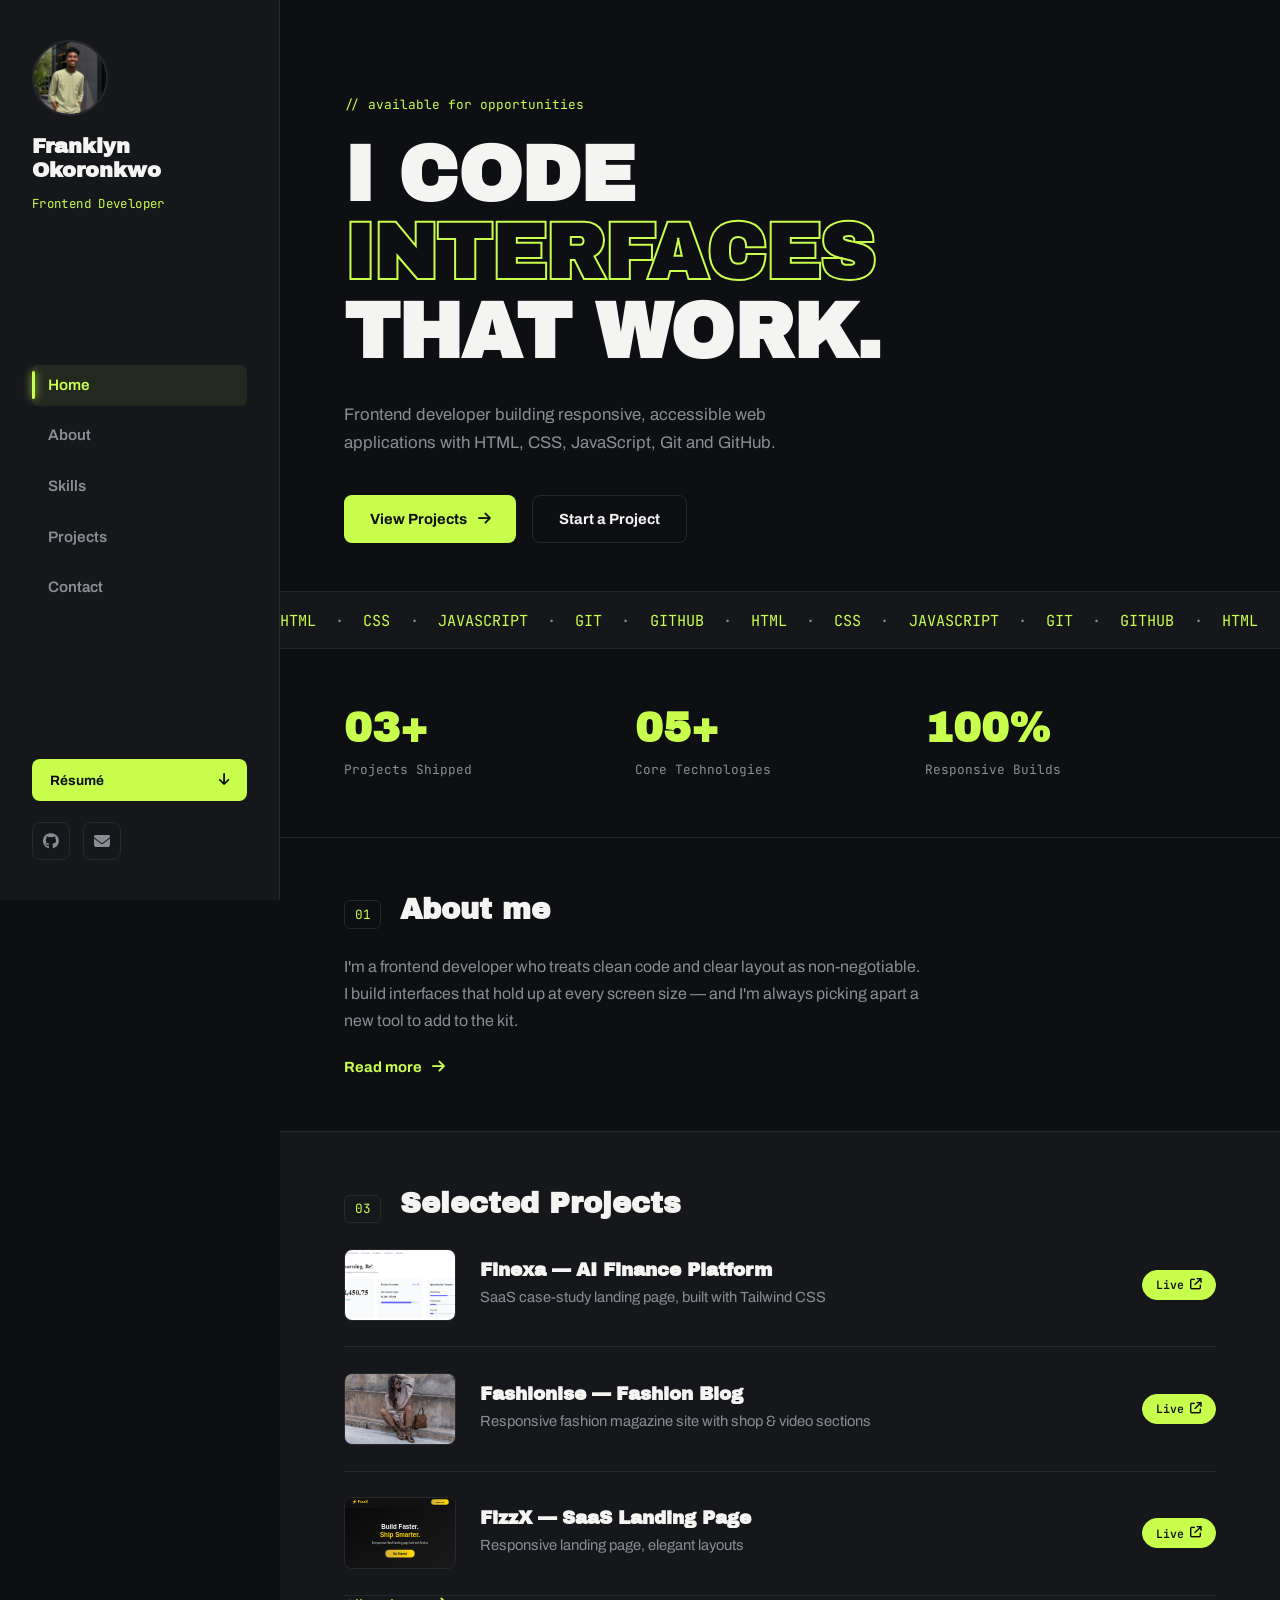
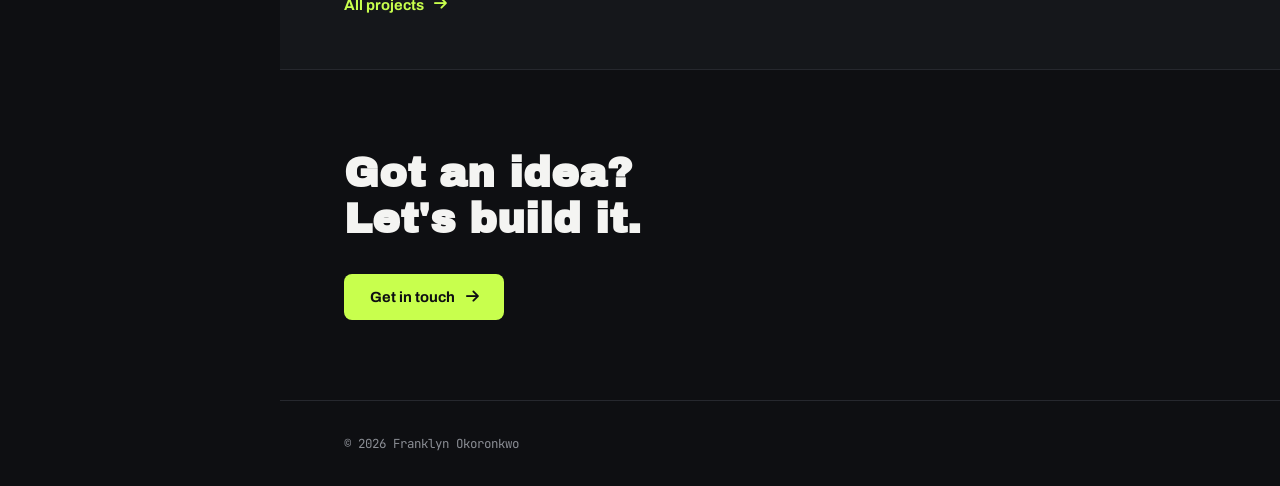
==== commit 1cc7347f: "Remove GitHub links from project sections Removed GitHub code links from multiple work sections." ====
--- a/index.html
+++ b/index.html
@@ -104,7 +104,7 @@
           </div>
           <div class="work-actions">
             <a href="Projects/Finexa/index.html" target="_blank" class="status live">Live <i class="fas fa-arrow-up-right-from-square"></i></a>
-            <a href="https://github.com/Fizzmedia" target="_blank" class="code-link"><i class="fab fa-github"></i> Code</a>
+            
           </div>
         </div>
 
@@ -116,7 +116,7 @@
           </div>
           <div class="work-actions">
             <a href="Projects/Fashion-Blog/index.html" target="_blank" class="status live">Live <i class="fas fa-arrow-up-right-from-square"></i></a>
-            <a href="https://github.com/Fizzmedia" target="_blank" class="code-link"><i class="fab fa-github"></i> Code</a>
+            
           </div>
         </div>
 
@@ -128,7 +128,7 @@
           </div>
           <div class="work-actions">
             <a href="Projects/layout.html" target="_blank" class="status live">Live <i class="fas fa-arrow-up-right-from-square"></i></a>
-            <a href="https://github.com/Fizzmedia" target="_blank" class="code-link"><i class="fab fa-github"></i> Code</a>
+           
           </div>
         </div>
       </div>
@@ -149,4 +149,4 @@
   <script src="script.js"></script>
 </body>
 
-</html>+</html>
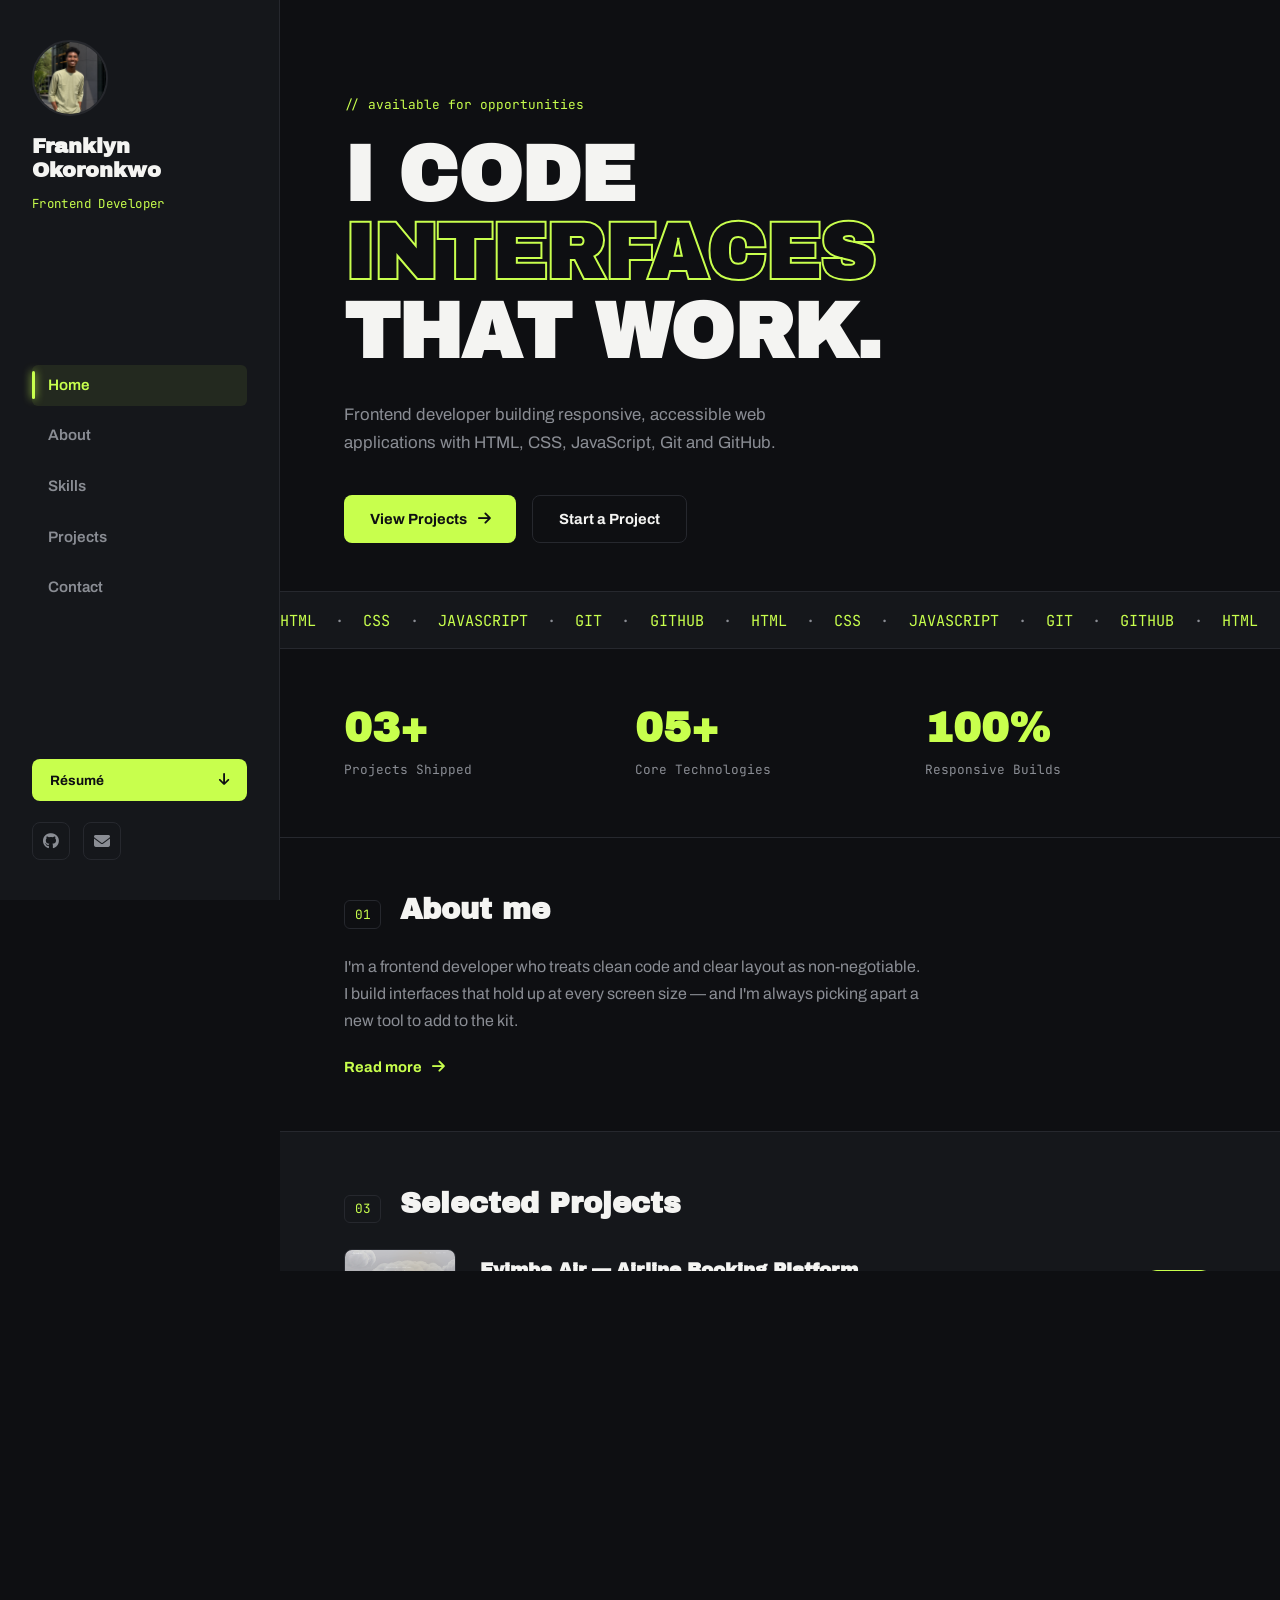
==== commit bd2401a3: "Add files via upload" ====
--- a/index.html
+++ b/index.html
@@ -12,7 +12,7 @@
     rel="stylesheet">
   <link rel="stylesheet" href="https://cdnjs.cloudflare.com/ajax/libs/font-awesome/6.5.1/css/all.min.css">
   <link rel="icon" type="image/svg+xml" href="favicon.svg">
-<link rel="stylesheet" href="styles.css">
+  <link rel="stylesheet" href="styles.css">
 </head>
 
 <body data-page="home">
@@ -97,40 +97,41 @@
       </div>
       <div class="work-stack">
         <div class="work-row">
-          <div class="work-thumb"><img src="Projects/Finexa/Dashboard.png" alt="Finexa dashboard preview"></div>
-          <div>
-            <h3>Finexa — AI Finance Platform</h3>
-            <p>SaaS case-study landing page, built with Tailwind CSS</p>
-          </div>
-          <div class="work-actions">
-            <a href="Projects/Finexa/index.html" target="_blank" class="status live">Live <i class="fas fa-arrow-up-right-from-square"></i></a>
-            
-          </div>
+        <div class="work-thumb"><img src="Projects/Eyimba-Air/Eyimba-Air.png"
+            alt="Eyimba Air airline booking platform preview"></div>
+        <div>
+          <h3>Eyimba Air — Airline Booking Platform</h3>
+          <p>A fully responsive website concept for Eyimba Air.</p>
         </div>
+        <div class="work-actions">
+          <a href="Projects/Eyimba-Air/index.html" target="_blank" class="status live">Live <i
+              class="fas fa-arrow-up-right-from-square"></i></a>
+        </div>
+      </div>
 
-        <div class="work-row">
-          <div class="work-thumb"><img src="Projects/Fashion-Blog/Pictures/picture6.jpg" alt="Fashionise fashion blog preview"></div>
-          <div>
-            <h3>Fashionise — Fashion Blog</h3>
-            <p>Responsive fashion magazine site with shop &amp; video sections</p>
-          </div>
-          <div class="work-actions">
-            <a href="Projects/Fashion-Blog/index.html" target="_blank" class="status live">Live <i class="fas fa-arrow-up-right-from-square"></i></a>
-            
-          </div>
+      <div class="work-row">
+        <div class="work-thumb"><img src="Projects/Finexa/Dashboard.png" alt="Finexa dashboard preview"></div>
+        <div>
+          <h3>Finexa — AI Finance Platform</h3>
+          <p>SaaS case-study landing page, built with Tailwind CSS</p>
         </div>
+        <div class="work-actions">
+          <a href="Projects/Finexa/index.html" target="_blank" class="status live">Live <i
+              class="fas fa-arrow-up-right-from-square"></i></a>
+        </div>
+      </div>
 
-        <div class="work-row">
-          <div class="work-thumb"><img src="Projects/fizzx-thumb.svg" alt="FizzX SaaS landing page preview"></div>
-          <div>
-            <h3>FizzX — SaaS Landing Page</h3>
-            <p>Responsive landing page, elegant layouts</p>
-          </div>
-          <div class="work-actions">
-            <a href="Projects/layout.html" target="_blank" class="status live">Live <i class="fas fa-arrow-up-right-from-square"></i></a>
-           
-          </div>
+      <div class="work-row">
+        <div class="work-thumb"><img src="Projects/fizzx-thumb.svg" alt="FizzX SaaS landing page preview"></div>
+        <div>
+          <h3>FizzX — SaaS Landing Page</h3>
+          <p>Responsive landing page, elegant layouts</p
         </div>
+        <div class="work-actions">
+          <a href="Projects/layout.html" target="_blank" class="status live">Live <i
+              class="fas fa-arrow-up-right-from-square"></i></a>
+        </div>
+      </div>
       </div>
       <a href="projects.html" class="link-arrow">All projects <i class="fas fa-arrow-right"></i></a>
     </section>
@@ -149,4 +150,4 @@
   <script src="script.js"></script>
 </body>
 
-</html>
+</html>
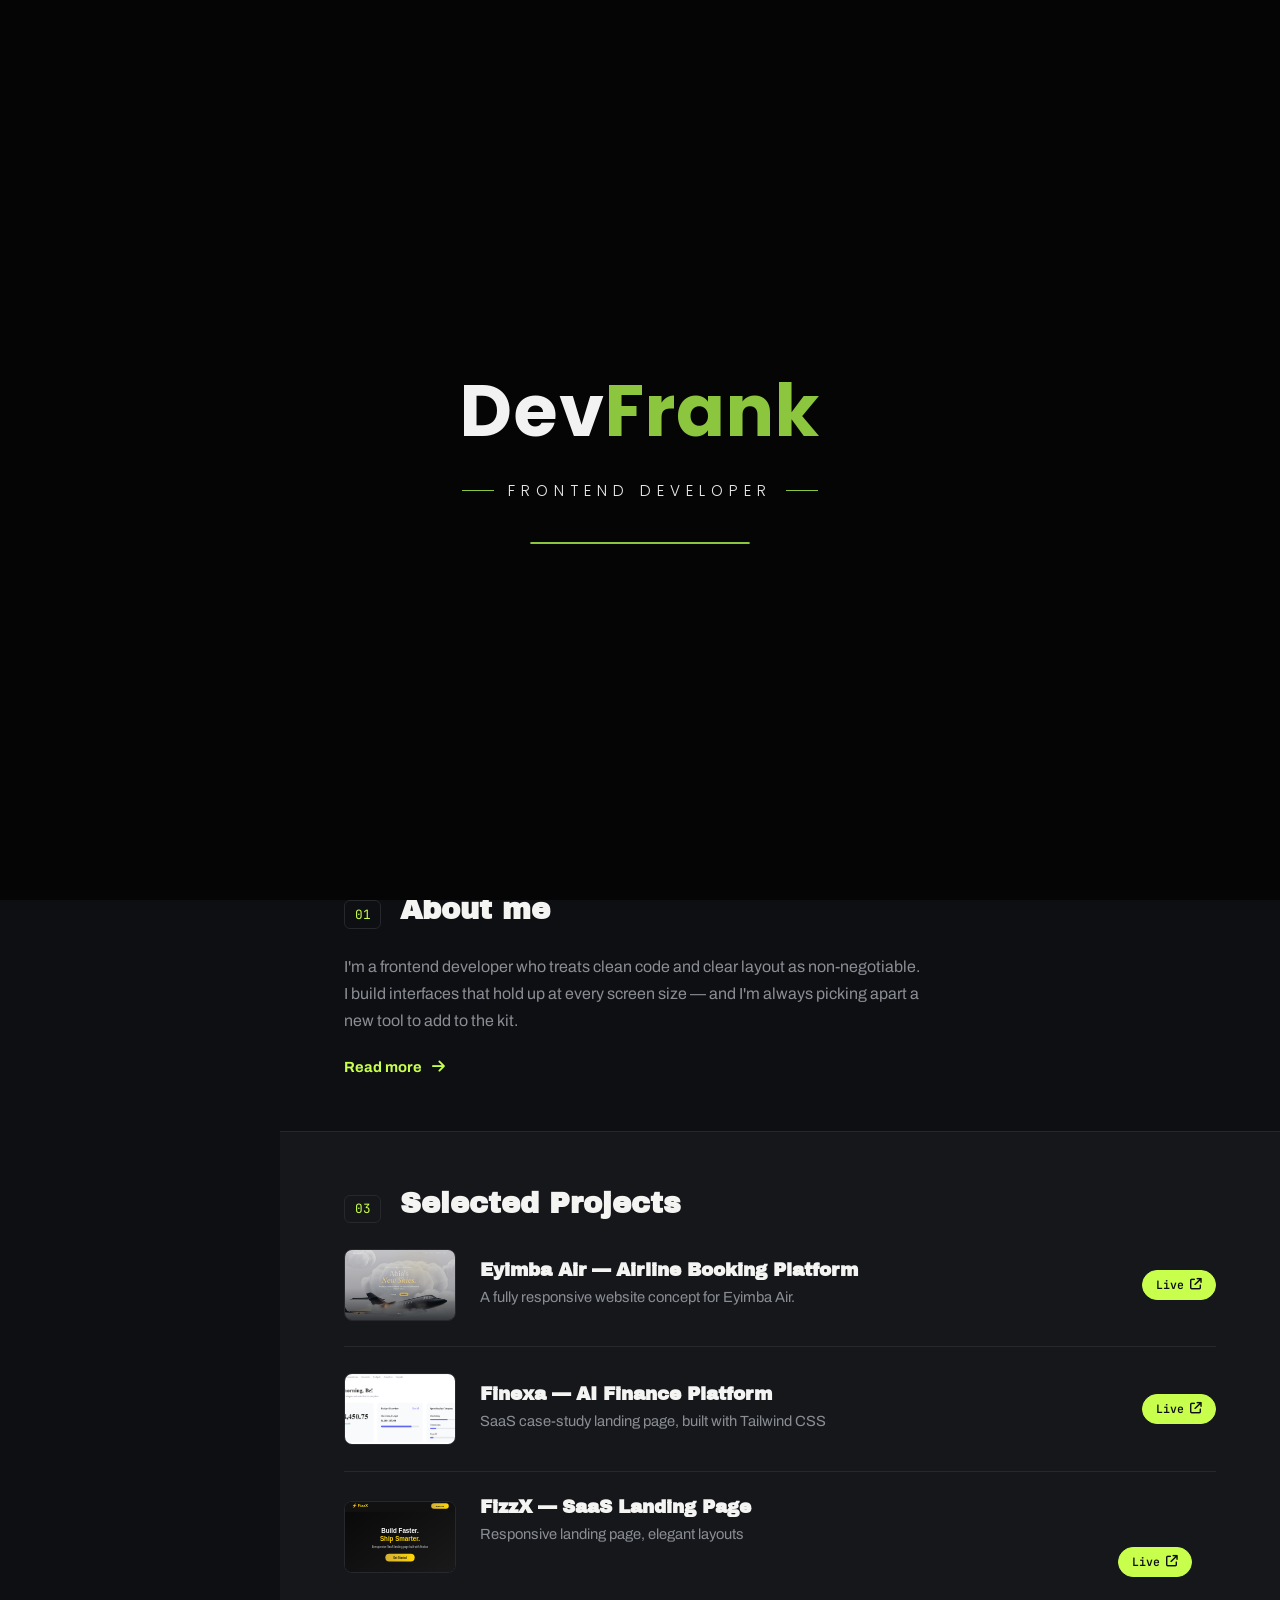
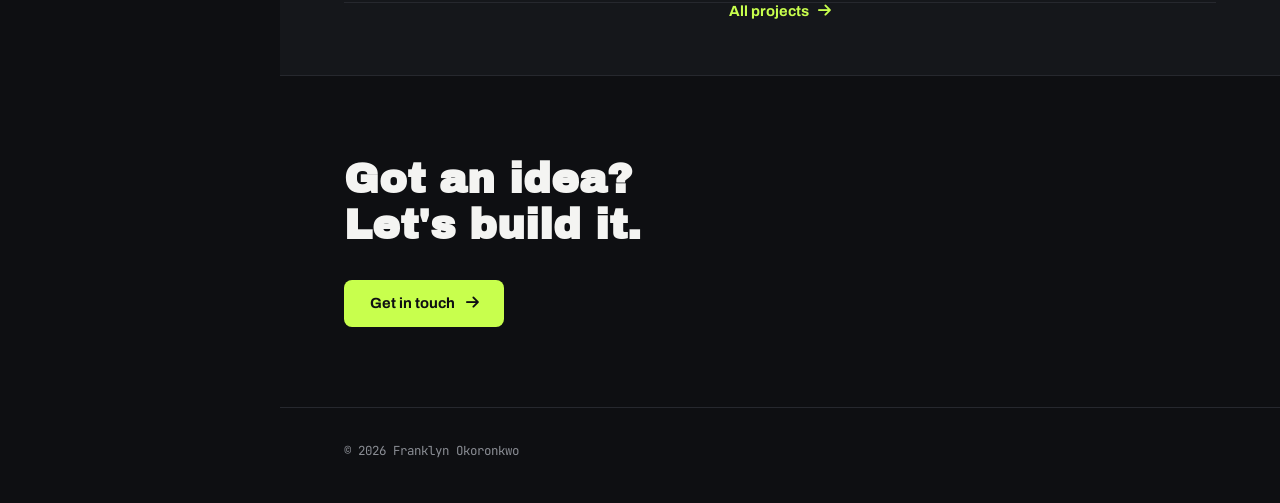
==== commit da029f2c: "Add files via upload" ====
--- a/index.html
+++ b/index.html
@@ -13,9 +13,24 @@
   <link rel="stylesheet" href="https://cdnjs.cloudflare.com/ajax/libs/font-awesome/6.5.1/css/all.min.css">
   <link rel="icon" type="image/svg+xml" href="favicon.svg">
   <link rel="stylesheet" href="styles.css">
+  <link rel="stylesheet" href="preloader.css">
 </head>
 
 <body data-page="home">
+
+  <div id="preloader">
+    <div class="preloader-logo">
+      <span class="dev">Dev</span><span class="frank">Frank</span>
+    </div>
+    <div class="preloader-tagline">
+      <span class="line"></span>
+      FRONTEND DEVELOPER
+      <span class="line"></span>
+    </div>
+    <div class="preloader-bar">
+      <div class="preloader-bar-fill"></div>
+    </div>
+  </div>
 
   <button class="menu-btn" id="menu-btn" aria-label="Menu"><i class="fas fa-bars"></i></button>
 
@@ -97,43 +112,42 @@
       </div>
       <div class="work-stack">
         <div class="work-row">
-        <div class="work-thumb"><img src="Projects/Eyimba-Air/Eyimba-Air.png"
-            alt="Eyimba Air airline booking platform preview"></div>
-        <div>
-          <h3>Eyimba Air — Airline Booking Platform</h3>
-          <p>A fully responsive website concept for Eyimba Air.</p>
+          <div class="work-thumb"><img src="Projects/Eyimba-Air/Eyimba-Air.png"
+              alt="Eyimba Air airline booking platform preview"></div>
+          <div>
+            <h3>Eyimba Air — Airline Booking Platform</h3>
+            <p>A fully responsive website concept for Eyimba Air.</p>
+          </div>
+          <div class="work-actions">
+            <a href="Projects/Eyimba-Air/index.html" target="_blank" class="status live">Live <i
+                class="fas fa-arrow-up-right-from-square"></i></a>
+          </div>
         </div>
-        <div class="work-actions">
-          <a href="Projects/Eyimba-Air/index.html" target="_blank" class="status live">Live <i
-              class="fas fa-arrow-up-right-from-square"></i></a>
+
+        <div class="work-row">
+          <div class="work-thumb"><img src="Projects/Finexa/Dashboard.png" alt="Finexa dashboard preview"></div>
+          <div>
+            <h3>Finexa — AI Finance Platform</h3>
+            <p>SaaS case-study landing page, built with Tailwind CSS</p>
+          </div>
+          <div class="work-actions">
+            <a href="Projects/Finexa/index.html" target="_blank" class="status live">Live <i
+                class="fas fa-arrow-up-right-from-square"></i></a>
+          </div>
         </div>
-      </div>
 
-      <div class="work-row">
-        <div class="work-thumb"><img src="Projects/Finexa/Dashboard.png" alt="Finexa dashboard preview"></div>
-        <div>
-          <h3>Finexa — AI Finance Platform</h3>
-          <p>SaaS case-study landing page, built with Tailwind CSS</p>
+        <div class="work-row">
+          <div class="work-thumb"><img src="Projects/fizzx-thumb.svg" alt="FizzX SaaS landing page preview"></div>
+          <div>
+            <h3>FizzX — SaaS Landing Page</h3>
+            <p>Responsive landing page, elegant layouts</p </div>
+            <div class="work-actions">
+              <a href="Projects/layout.html" target="_blank" class="status live">Live <i
+                  class="fas fa-arrow-up-right-from-square"></i></a>
+            </div>
+          </div>
         </div>
-        <div class="work-actions">
-          <a href="Projects/Finexa/index.html" target="_blank" class="status live">Live <i
-              class="fas fa-arrow-up-right-from-square"></i></a>
-        </div>
-      </div>
-
-      <div class="work-row">
-        <div class="work-thumb"><img src="Projects/fizzx-thumb.svg" alt="FizzX SaaS landing page preview"></div>
-        <div>
-          <h3>FizzX — SaaS Landing Page</h3>
-          <p>Responsive landing page, elegant layouts</p
-        </div>
-        <div class="work-actions">
-          <a href="Projects/layout.html" target="_blank" class="status live">Live <i
-              class="fas fa-arrow-up-right-from-square"></i></a>
-        </div>
-      </div>
-      </div>
-      <a href="projects.html" class="link-arrow">All projects <i class="fas fa-arrow-right"></i></a>
+        <a href="projects.html" class="link-arrow">All projects <i class="fas fa-arrow-right"></i></a>
     </section>
 
     <section class="closing">
@@ -148,6 +162,7 @@
   </main>
 
   <script src="script.js"></script>
+  <script src="preloader.js" defer></script>
 </body>
 
 </html>
--- a/preloader.css
+++ b/preloader.css
@@ -0,0 +1,77 @@
+@import url('https://fonts.googleapis.com/css2?family=Poppins:wght@300;600;700&display=swap');
+
+#preloader {
+  position: fixed;
+  inset: 0;
+  background: #050505;
+  display: flex;
+  flex-direction: column;
+  align-items: center;
+  justify-content: center;
+  z-index: 9999;
+  font-family: 'Poppins', sans-serif;
+  transition: opacity 0.5s ease, visibility 0.5s ease;
+}
+
+#preloader.fade-out {
+  opacity: 0;
+  visibility: hidden;
+  pointer-events: none;
+}
+
+.preloader-logo {
+  font-size: clamp(2.5rem, 8vw, 4.5rem);
+  font-weight: 700;
+  letter-spacing: 1px;
+  display: flex;
+  opacity: 0;
+  transform: translateY(12px);
+  animation: reveal 0.7s ease forwards 0.15s;
+}
+
+.preloader-logo .dev { color: #f2f2f2; }
+.preloader-logo .frank { color: #8cc63f; }
+
+.preloader-tagline {
+  margin-top: 14px;
+  display: flex;
+  align-items: center;
+  gap: 14px;
+  font-size: clamp(0.7rem, 1.6vw, 0.95rem);
+  font-weight: 300;
+  letter-spacing: 6px;
+  color: #e8e8e8;
+  opacity: 0;
+  animation: reveal 0.7s ease forwards 0.5s;
+}
+
+.preloader-tagline .line {
+  width: 32px;
+  height: 1px;
+  background: #8cc63f;
+}
+
+.preloader-bar {
+  margin-top: 40px;
+  width: min(220px, 40vw);
+  height: 2px;
+  background: rgba(255, 255, 255, 0.1);
+  border-radius: 2px;
+  overflow: hidden;
+}
+
+.preloader-bar-fill {
+  height: 100%;
+  width: 0%;
+  background: #8cc63f;
+  border-radius: 2px;
+  animation: fillBar var(--preloader-duration, 2.5s) ease forwards;
+}
+
+@keyframes reveal {
+  to { opacity: 1; transform: translateY(0); }
+}
+
+@keyframes fillBar {
+  to { width: 100%; }
+}
